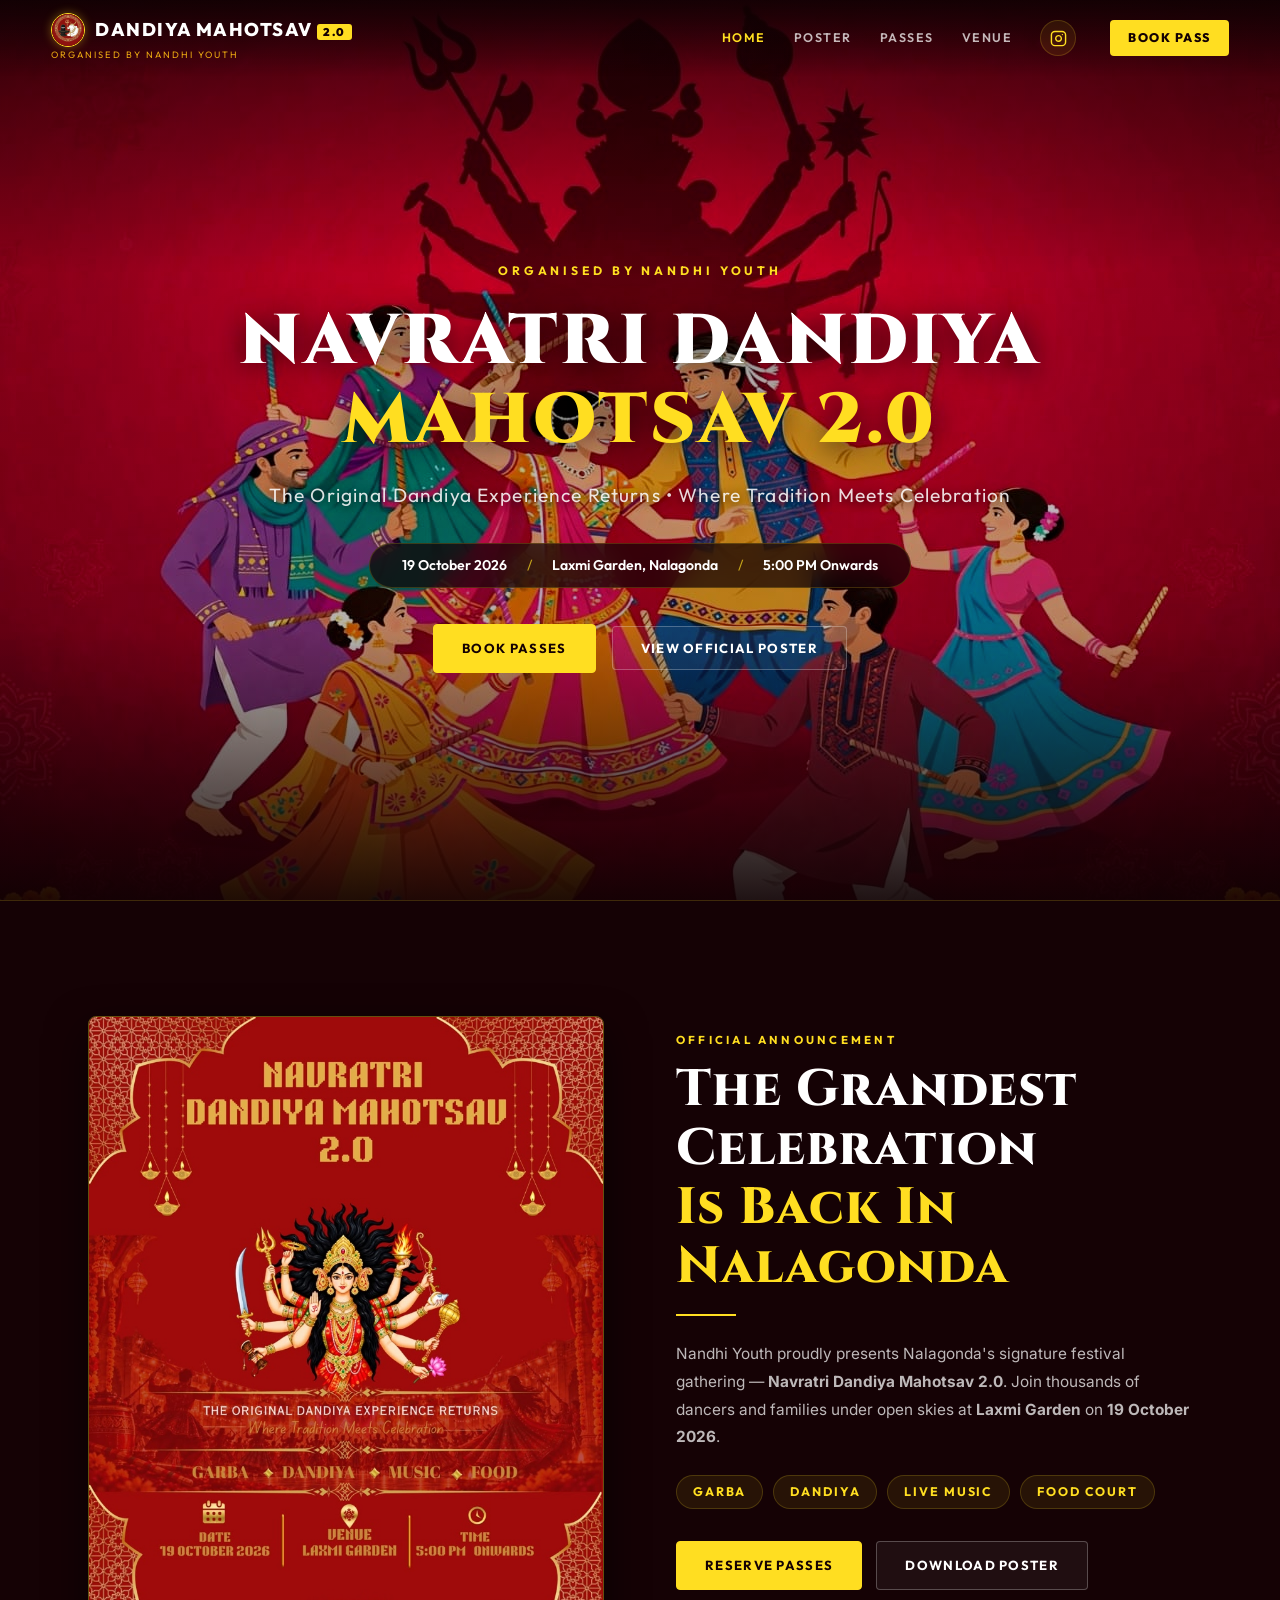
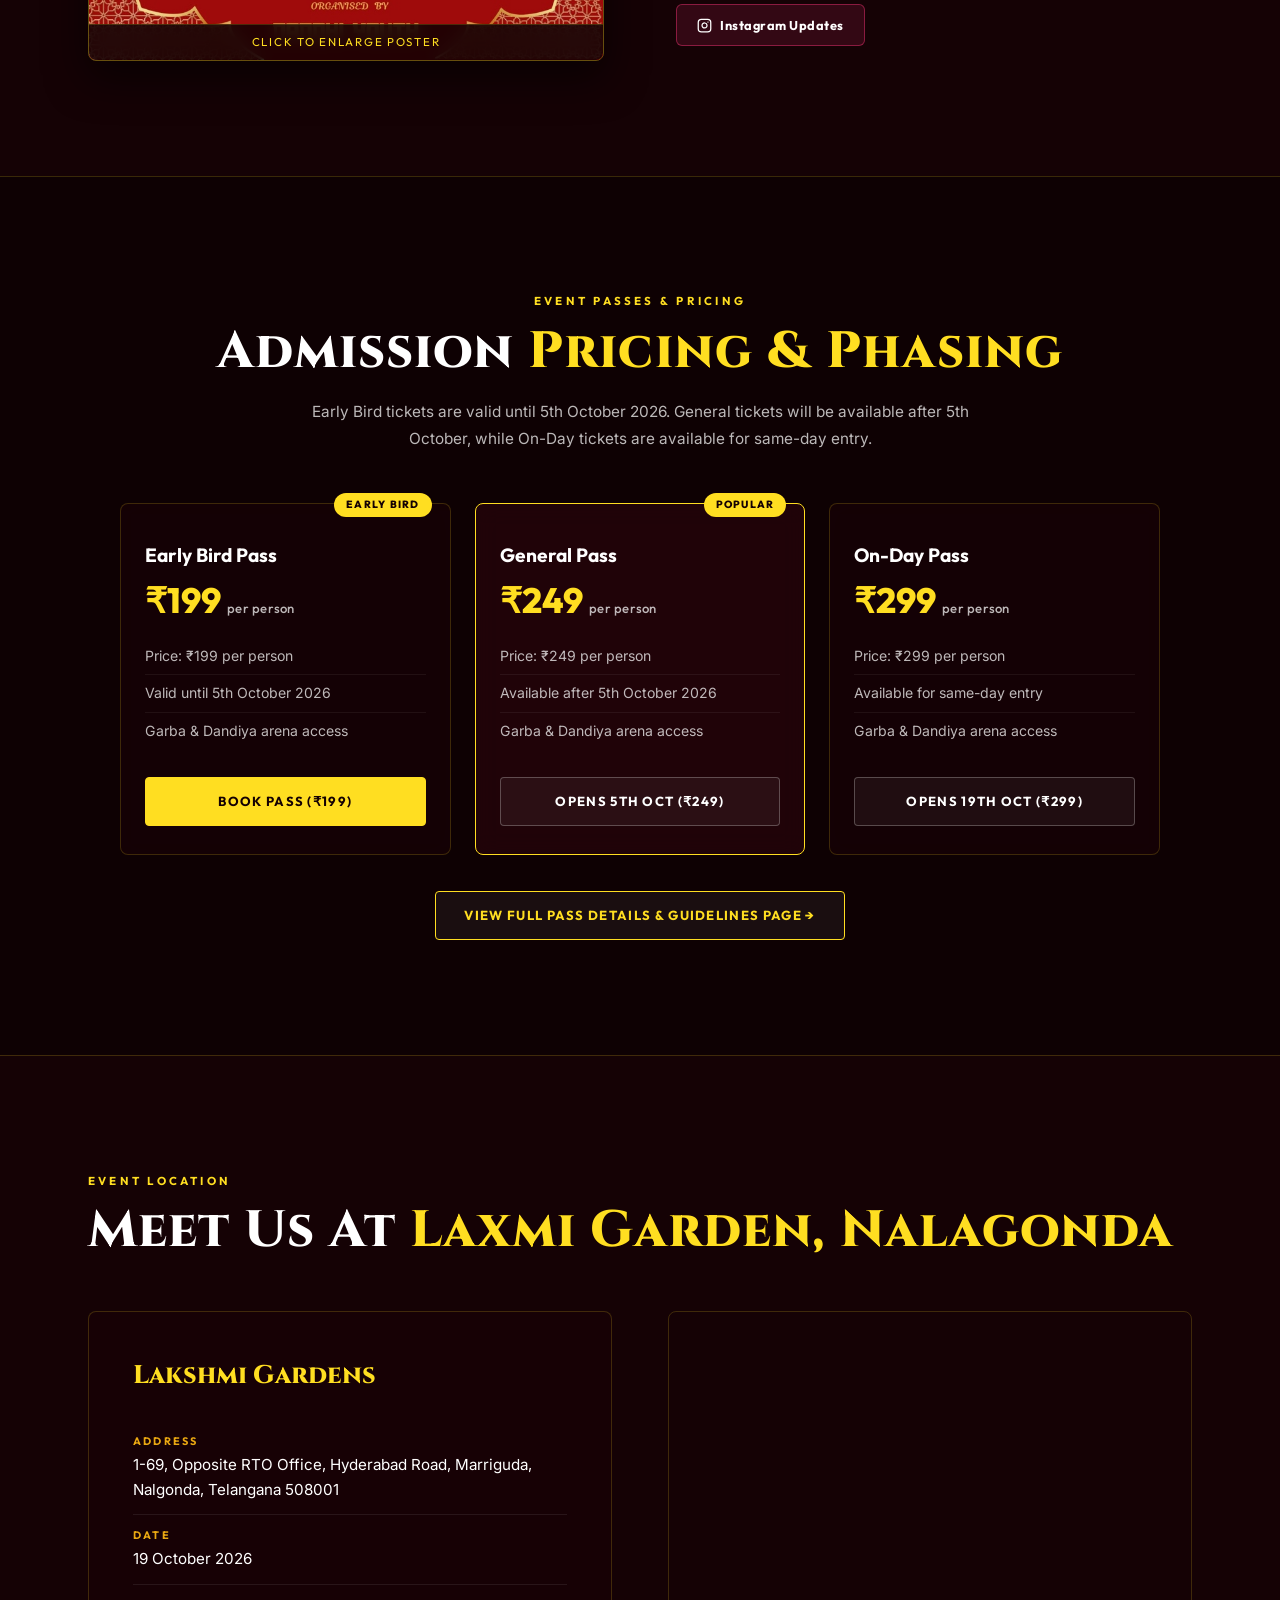
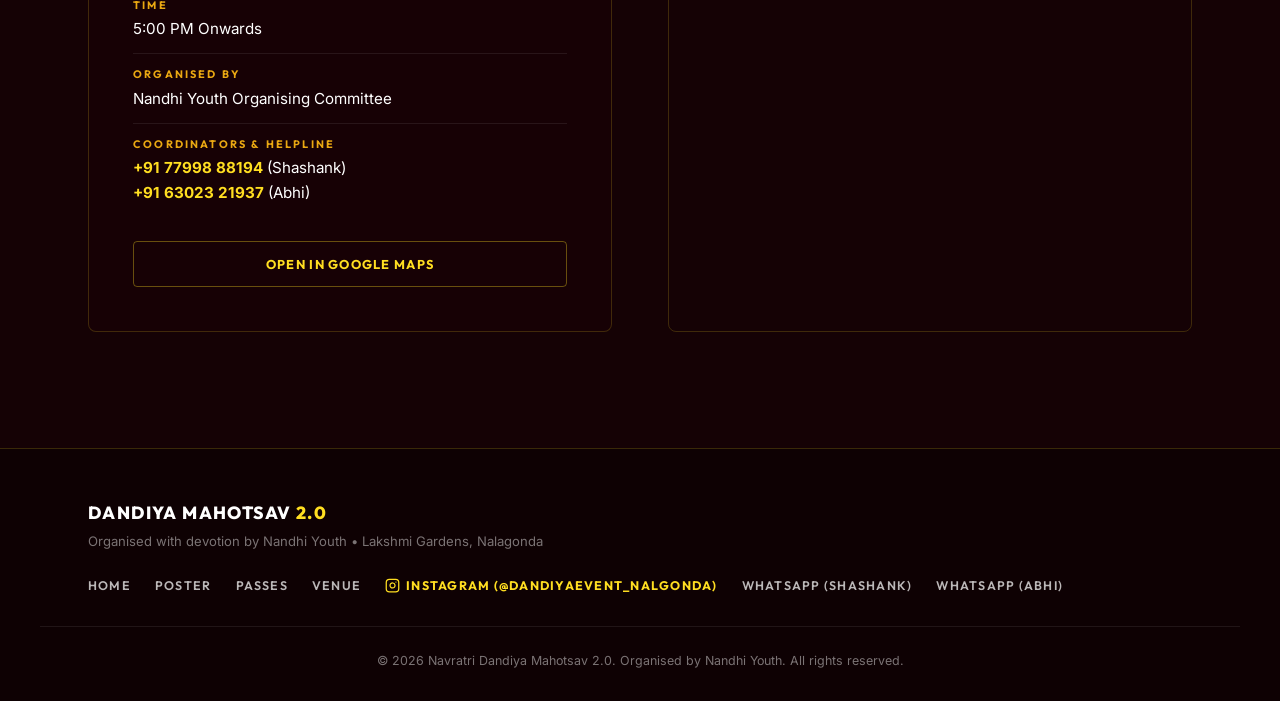
==== index.html @ 87cbeb42 "first commit" ====
<!DOCTYPE html>
<html lang="en">

<head>
  <meta charset="UTF-8">
  <meta name="viewport" content="width=device-width, initial-scale=1.0">
  <meta name="description"
    content="Navratri Dandiya Mahotsav 2.0 — The Original Dandiya Experience Returns to Laxmi Garden, Nalagonda on 19 October 2026. Organised by Nandhi Youth. Garba, Dandiya, Music and Food.">
  <meta name="keywords"
    content="Navratri Dandiya Mahotsav 2.0, Nandhi Youth, Laxmi Garden, Nalagonda, Garba 2026, Dandiya Raas">
  <meta name="author" content="Nandhi Youth">
  <meta property="og:title" content="Navratri Dandiya Mahotsav 2.0 — Laxmi Garden, Nalagonda">
  <meta property="og:description"
    content="The Original Dandiya Experience Returns! 19 October 2026, Laxmi Garden. Organised by Nandhi Youth.">
  <meta property="og:type" content="website">
  <meta property="og:image" content="images/event-poster.jpg">
  <title>Navratri Dandiya Mahotsav 2.0 | Organised by Nandhi Youth | Laxmi Garden, Nalagonda</title>

  <link rel="preconnect" href="https://fonts.googleapis.com">
  <link rel="preconnect" href="https://fonts.gstatic.com" crossorigin>
  <link
    href="https://fonts.googleapis.com/css2?family=Cinzel:wght@600;700;800;900&family=Outfit:wght@300;400;500;600;700;800;900&family=Inter:wght@300;400;500;600;700&display=swap"
    rel="stylesheet">
  <link rel="stylesheet" href="style.css">
</head>

<body>

  <!-- Navigation -->
  <nav class="navbar" id="navbar">
    <div class="nav-brand-wrap">
      <a href="#home" class="nav-logo" style="display:flex; align-items:center; gap:10px;">
        <img src="images/hero-logo.jpeg" alt="Nandhi Youth Logo" style="width:34px; height:34px; border-radius:50%; border:1.5px solid var(--gold-primary); box-shadow:0 0 10px rgba(255,222,33,0.35); object-fit:cover;">
        <span>DANDIYA MAHOTSAV <span class="badge-2">2.0</span></span>
      </a>
      <span class="nav-organizer-tag">Organised by Nandhi Youth</span>
    </div>

    <div class="nav-links" id="navLinks">
      <a href="#home">Home</a>
      <a href="#poster">Poster</a>
      <a href="#passes">Passes</a>
      <a href="#venue">Venue</a>
      <a href="https://www.instagram.com/dandiyaevent_nalgonda?utm_source=qr&stkn=MWRzZXNsOHF5OG4zOQ==" target="_blank" rel="noopener" class="nav-social-btn" title="Follow @dandiyaevent_nalgonda on Instagram" aria-label="Instagram">
        <svg width="17" height="17" viewBox="0 0 24 24" fill="none" stroke="currentColor" stroke-width="2" stroke-linecap="round" stroke-linejoin="round">
          <rect x="2" y="2" width="20" height="20" rx="5" ry="5"></rect>
          <path d="M16 11.37A4 4 0 1 1 12.63 8 4 4 0 0 1 16 11.37z"></path>
          <line x1="17.5" y1="6.5" x2="17.51" y2="6.5"></line>
        </svg>
      </a>
      <a href="booking.html" class="nav-cta" id="navBookBtn">Book Pass</a>
    </div>

    <div class="nav-hamburger" id="hamburger">
      <span></span>
      <span></span>
      <span></span>
    </div>
  </nav>

  <!-- Mobile Drawer -->
  <div class="mobile-menu" id="mobileMenu">
    <a href="#home" class="mobile-link">Home</a>
    <a href="#poster" class="mobile-link">Official Poster</a>
    <a href="#passes" class="mobile-link">Passes &amp; Entry</a>
    <a href="#venue" class="mobile-link">Venue Details</a>
    <a href="https://www.instagram.com/dandiyaevent_nalgonda?utm_source=qr&stkn=MWRzZXNsOHF5OG4zOQ==" target="_blank" rel="noopener" class="mobile-link" style="color:var(--gold-primary); display:flex; align-items:center; gap:8px;">
      <svg width="16" height="16" viewBox="0 0 24 24" fill="none" stroke="currentColor" stroke-width="2" stroke-linecap="round" stroke-linejoin="round">
        <rect x="2" y="2" width="20" height="20" rx="5" ry="5"></rect>
        <path d="M16 11.37A4 4 0 1 1 12.63 8 4 4 0 0 1 16 11.37z"></path>
        <line x1="17.5" y1="6.5" x2="17.51" y2="6.5"></line>
      </svg>
      Instagram (@dandiyaevent_nalgonda)
    </a>
    <a href="booking.html" class="btn-primary mobile-link" style="margin-top: 15px;">Book Pass</a>
  </div>

  <!-- Hero Section -->
  <section class="hero" id="home">
    <div class="hero-bg">
      <img src="images/hero-bg.jpg" alt="Grand Navratri Dandiya celebration" loading="eager">
    </div>
    <div class="hero-overlay"></div>

    <div class="hero-content">
      <div class="hero-eyebrow">Organised by Nandhi Youth</div>

      <h1 class="hero-title">
        NAVRATRI DANDIYA<br>
        <span class="hero-title-accent">MAHOTSAV 2.0</span>
      </h1>

      <p class="hero-subtitle">The Original Dandiya Experience Returns • Where Tradition Meets Celebration</p>

      <div class="hero-meta-row">
        <span class="meta-item">19 October 2026</span>
        <span class="meta-dot">/</span>
        <span class="meta-item">Laxmi Garden, Nalagonda</span>
        <span class="meta-dot">/</span>
        <span class="meta-item">5:00 PM Onwards</span>
      </div>

      <div class="hero-buttons">
        <a href="booking.html" class="btn-primary" id="heroBookBtn">Book Passes</a>
        <button class="btn-secondary" id="heroPosterBtn">View Official Poster</button>
      </div>
    </div>
  </section>

  <!-- Official Poster Spotlight Section -->
  <section class="poster-section" id="poster">
    <div class="container">
      <div class="poster-grid">
        <div class="poster-card reveal-left" id="posterCardTrigger" title="Click to view full size poster">
          <img src="images/event-poster.jpg" alt="Navratri Dandiya Mahotsav 2.0 Official Poster">
          <div class="poster-tap-hint">Click to enlarge poster</div>
        </div>

        <div class="poster-info reveal-right">
          <div class="section-tag">Official Announcement</div>
          <h2 class="section-title">The Grandest Celebration<br><span>Is Back In Nalagonda</span></h2>
          <div class="gold-line"></div>

          <p class="section-description">
            Nandhi Youth proudly presents Nalagonda's signature festival gathering — <strong>Navratri Dandiya Mahotsav
              2.0</strong>. Join thousands of dancers and families under open skies at <strong>Laxmi Garden</strong> on
            <strong>19 October 2026</strong>.
          </p>

          <div class="pillar-pills">
            <span class="pill">Garba</span>
            <span class="pill">Dandiya</span>
            <span class="pill">Live Music</span>
            <span class="pill">Food Court</span>
          </div>

          <div class="poster-actions">
            <a href="booking.html" class="btn-primary">Reserve Passes</a>
            <a href="images/event-poster.jpg" download="Navratri-Dandiya-Mahotsav-2.0-Poster.jpg" class="btn-secondary">
              Download Poster
            </a>
            <a href="https://www.instagram.com/dandiyaevent_nalgonda?utm_source=qr&stkn=MWRzZXNsOHF5OG4zOQ==" target="_blank" rel="noopener" class="btn-insta">
              <svg width="15" height="15" viewBox="0 0 24 24" fill="none" stroke="currentColor" stroke-width="2" stroke-linecap="round" stroke-linejoin="round">
                <rect x="2" y="2" width="20" height="20" rx="5" ry="5"></rect>
                <path d="M16 11.37A4 4 0 1 1 12.63 8 4 4 0 0 1 16 11.37z"></path>
                <line x1="17.5" y1="6.5" x2="17.51" y2="6.5"></line>
              </svg>
              Instagram Updates
            </a>
          </div>
        </div>
      </div>
    </div>
  </section>

  <!-- Passes & Entry Section -->
  <section class="passes-section" id="passes">
    <div class="container">
      <div class="section-head reveal">
        <div class="section-tag">Event Passes &amp; Pricing</div>
        <h2 class="section-title">Admission <span>Pricing &amp; Phasing</span></h2>
        <p class="section-description" style="margin: 0 auto; text-align: center; max-width: 720px;">
          Early Bird tickets are valid until 5th October 2026. General tickets will be available after 5th October, while
          On-Day tickets are available for same-day entry.
        </p>
      </div>

      <div class="passes-grid">
        <!-- 1. Early Bird Pass -->
        <div class="pass-card reveal">
          <div class="featured-badge">EARLY BIRD</div>
          <div class="pass-name">Early Bird Pass</div>
          <div class="pass-price">₹199 <span>per person</span></div>
          <ul class="pass-features">
            <li>Price: ₹199 per person</li>
            <li>Valid until 5th October 2026</li>
            <li>Garba &amp; Dandiya arena access</li>
          </ul>
          <a href="booking.html" class="btn-primary" style="width: 100%; text-align: center;">BOOK PASS (₹199)</a>
        </div>

        <!-- 2. General Pass -->
        <div class="pass-card pass-card--featured reveal">
          <div class="featured-badge">POPULAR</div>
          <div class="pass-name">General Pass</div>
          <div class="pass-price">₹249 <span>per person</span></div>
          <ul class="pass-features">
            <li>Price: ₹249 per person</li>
            <li>Available after 5th October 2026</li>
            <li>Garba &amp; Dandiya arena access</li>
          </ul>
          <a href="booking.html" class="btn-secondary" style="width: 100%; text-align: center;">OPENS 5TH OCT (₹249)</a>
        </div>

        <!-- 3. On-Day Pass -->
        <div class="pass-card reveal">
          <div class="pass-name">On-Day Pass</div>
          <div class="pass-price">₹299 <span>per person</span></div>
          <ul class="pass-features">
            <li>Price: ₹299 per person</li>
            <li>Available for same-day entry</li>
            <li>Garba &amp; Dandiya arena access</li>
          </ul>
          <a href="booking.html" class="btn-secondary" style="width: 100%; text-align: center;">OPENS 19TH OCT (₹299)</a>
        </div>
      </div>

      <div style="text-align: center; margin-top: 36px;" class="reveal">
        <a href="booking.html" class="btn-secondary"
          style="border-color: var(--gold-primary); color: var(--gold-primary); padding: 13px 28px;">
          View Full Pass Details &amp; Guidelines Page &rarr;
        </a>
      </div>
    </div>
  </section>

  <!-- Venue & Location Section -->
  <section class="venue-section" id="venue">
    <div class="container">
      <div class="section-head reveal" style="text-align: left;">
        <div class="section-tag">Event Location</div>
        <h2 class="section-title">Meet Us At <span>Laxmi Garden, Nalagonda</span></h2>
      </div>

      <div class="venue-layout">
        <div class="venue-details-card reveal-left">
          <h3>Lakshmi Gardens</h3>

          <div class="v-detail-row">
            <span class="v-label">Address</span>
            <span class="v-val">1-69, Opposite RTO Office, Hyderabad Road, Marriguda, Nalgonda, Telangana 508001</span>
          </div>

          <div class="v-detail-row">
            <span class="v-label">Date</span>
            <span class="v-val">19 October 2026</span>
          </div>

          <div class="v-detail-row">
            <span class="v-label">Time</span>
            <span class="v-val">5:00 PM Onwards</span>
          </div>

          <div class="v-detail-row">
            <span class="v-label">Organised By</span>
            <span class="v-val">Nandhi Youth Organising Committee</span>
          </div>

          <div class="v-detail-row">
            <span class="v-label">Coordinators & Helpline</span>
            <span class="v-val">
              <a href="tel:+917799888194" style="color:var(--gold-primary); font-weight:700;">+91 77998 88194</a>
              (Shashank)<br>
              <a href="tel:+916302321937" style="color:var(--gold-primary); font-weight:700;">+91 63023 21937</a> (Abhi)
            </span>
          </div>

          <a href="https://maps.app.goo.gl/kCH1uRstUQ7v6KrCA" target="_blank" rel="noopener" class="btn-directions">
            Open in Google Maps
          </a>
        </div>

        <div class="venue-map-wrap reveal-right">
          <iframe
            src="https://www.google.com/maps?q=Lakshmi+Gardens,+Opposite+RTO+Office,+Hyderabad+Rd,+Marriguda,+Telangana+508001&output=embed"
            allowfullscreen="" loading="lazy" referrerpolicy="no-referrer-when-downgrade"
            title="Lakshmi Gardens Venue Map"></iframe>
        </div>
      </div>
    </div>
  </section>

  <!-- Minimalist Footer -->
  <footer class="footer">
    <div class="container footer-content">
      <div class="footer-left">
        <div class="footer-logo">DANDIYA MAHOTSAV <span>2.0</span></div>
        <p class="footer-sub">Organised with devotion by Nandhi Youth • Lakshmi Gardens, Nalagonda</p>
      </div>

      <div class="footer-links">
        <a href="#home">Home</a>
        <a href="#poster">Poster</a>
        <a href="#passes">Passes</a>
        <a href="#venue">Venue</a>
        <a href="https://www.instagram.com/dandiyaevent_nalgonda?utm_source=qr&stkn=MWRzZXNsOHF5OG4zOQ==" target="_blank" rel="noopener" style="color:var(--gold-primary); font-weight:700; display:inline-flex; align-items:center; gap:6px;">
          <svg width="15" height="15" viewBox="0 0 24 24" fill="none" stroke="currentColor" stroke-width="2" stroke-linecap="round" stroke-linejoin="round">
            <rect x="2" y="2" width="20" height="20" rx="5" ry="5"></rect>
            <path d="M16 11.37A4 4 0 1 1 12.63 8 4 4 0 0 1 16 11.37z"></path>
            <line x1="17.5" y1="6.5" x2="17.51" y2="6.5"></line>
          </svg>
          Instagram (@dandiyaevent_nalgonda)
        </a>
        <a href="https://api.whatsapp.com/send?phone=917799888194&text=Hello%20Shashank,%20I%20have%20an%20enquiry%20about%20Dandiya%20Mahotsav%202.0"
          target="_blank" rel="noopener">WhatsApp (Shashank)</a>
        <a href="https://api.whatsapp.com/send?phone=916302321937&text=Hello%20Abhi,%20I%20have%20an%20enquiry%20about%20Dandiya%20Mahotsav%202.0"
          target="_blank" rel="noopener">WhatsApp (Abhi)</a>
      </div>
    </div>

    <div class="container footer-bottom">
      <p>&copy; 2026 Navratri Dandiya Mahotsav 2.0. Organised by Nandhi Youth. All rights reserved.</p>
    </div>
  </footer>



  <!-- Official Poster Modal -->
  <div class="modal-overlay" id="posterModal">
    <div class="modal-window poster-modal-window">
      <div class="modal-close-btn" id="closePosterModal">&times;</div>
      <img src="images/event-poster.jpg" alt="Navratri Dandiya Mahotsav 2.0 Official Poster">
      <div class="poster-modal-actions">
        <a href="images/event-poster.jpg" download="Navratri-Dandiya-Mahotsav-2.0-Poster.jpg" class="btn-primary"
          style="padding: 12px 28px;">
          Download High-Res Poster
        </a>
        <button class="btn-secondary" id="closePosterBtn" style="padding: 12px 24px;">Close</button>
      </div>
    </div>
  </div>

  <!-- JavaScript -->
  <script>
    // Navbar Scroll Effect
    const navbar = document.getElementById('navbar');
    window.addEventListener('scroll', () => {
      if (window.pageYOffset > 50) {
        navbar.classList.add('scrolled');
      } else {
        navbar.classList.remove('scrolled');
      }
    });

    // Mobile Menu Toggle
    const hamburger = document.getElementById('hamburger');
    const mobileMenu = document.getElementById('mobileMenu');
    if (hamburger && mobileMenu) {
      hamburger.addEventListener('click', () => {
        hamburger.classList.toggle('active');
        mobileMenu.classList.toggle('active');
      });

      document.querySelectorAll('.mobile-link').forEach(link => {
        link.addEventListener('click', () => {
          hamburger.classList.remove('active');
          mobileMenu.classList.remove('active');
        });
      });
    }

    // Scroll Reveal Animations
    function initScrollReveal() {
      const revealElements = document.querySelectorAll('.reveal, .reveal-left, .reveal-right');
      const observer = new IntersectionObserver((entries) => {
        entries.forEach(entry => {
          if (entry.isIntersecting) {
            entry.target.classList.add('visible');
          }
        });
      }, { threshold: 0.1, rootMargin: '0px 0px -40px 0px' });
      revealElements.forEach(el => observer.observe(el));
    }
    initScrollReveal();

    // Smooth Scrolling
    document.querySelectorAll('a[href^="#"]').forEach(anchor => {
      anchor.addEventListener('click', function (e) {
        const href = this.getAttribute('href');
        if (href === '#' || href === '#passes') return;
        e.preventDefault();
        const target = document.querySelector(href);
        if (target) {
          target.scrollIntoView({ behavior: 'smooth', block: 'start' });
        }
      });
    });

    // Official Poster Modal
    const posterModal = document.getElementById('posterModal');
    const closePosterModal = document.getElementById('closePosterModal');
    const closePosterBtn = document.getElementById('closePosterBtn');

    const posterTriggers = [
      document.getElementById('heroPosterBtn'),
      document.getElementById('posterCardTrigger')
    ];
    posterTriggers.forEach(trigger => {
      if (trigger) {
        trigger.addEventListener('click', () => posterModal.classList.add('active'));
      }
    });

    if (closePosterModal) {
      closePosterModal.addEventListener('click', () => posterModal.classList.remove('active'));
    }
    if (closePosterBtn) {
      closePosterBtn.addEventListener('click', () => posterModal.classList.remove('active'));
    }

    if (posterModal) {
      posterModal.addEventListener('click', (e) => {
        if (e.target === posterModal) posterModal.classList.remove('active');
      });
    }

    // Active Navigation Highlight
    const sections = document.querySelectorAll('section[id]');
    window.addEventListener('scroll', () => {
      const scrollY = window.pageYOffset + 140;
      sections.forEach(section => {
        const top = section.offsetTop;
        const height = section.offsetHeight;
        const id = section.getAttribute('id');
        const navLink = document.querySelector(`.nav-links a[href="#${id}"]`);
        if (navLink) {
          if (scrollY >= top && scrollY < top + height) {
            navLink.style.color = '#FFDE21';
          } else {
            navLink.style.color = '';
          }
        }
      });
    });
  </script>

</body>

</html>
---- style.css ----
/* ============================================
   NAVRATRI DANDIYA MAHOTSAV 2.0
   Organised by NANDHI YOUTH — Laxmi Garden, Nalagonda
   Clean Minimalist Luxury Event Theme
   ============================================ */

/* ── CSS Custom Properties ── */
:root {
  /* Deep Obsidian Burgundy Base */
  --bg-deepest: #0e0103;
  --bg-dark: #150205;
  --bg-surface: #1e0307;
  --bg-card: rgba(26, 3, 7, 0.65);
  --bg-card-hover: rgba(38, 4, 10, 0.85);

  /* Refined Gold & Yellow Accents */
  --gold-primary: #FFDE21;
  --gold-warm: #EAA812;
  --gold-light: #FFF6C4;
  --gold-subtle: rgba(255, 222, 33, 0.12);

  /* Typography Colors */
  --text-white: #FFFFFF;
  --text-primary: rgba(255, 255, 255, 0.95);
  --text-secondary: rgba(255, 255, 255, 0.72);
  --text-muted: rgba(255, 255, 255, 0.45);

  /* Minimal Borders */
  --border-subtle: rgba(255, 222, 33, 0.18);
  --border-medium: rgba(255, 222, 33, 0.35);
  --border-bright: rgba(255, 222, 33, 0.85);

  /* Fonts */
  --font-display: 'Cinzel', Georgia, serif;
  --font-heading: 'Outfit', sans-serif;
  --font-body: 'Inter', system-ui, -apple-system, sans-serif;

  /* Sizing */
  --nav-height: 76px;
  --container-max: 1200px;
}

/* ── Reset & Base ── */
*, *::before, *::after {
  margin: 0;
  padding: 0;
  box-sizing: border-box;
}

html {
  scroll-behavior: smooth;
  font-size: 16px;
  overflow-x: hidden;
  background: var(--bg-deepest);
  color: var(--text-primary);
  scrollbar-width: thin;
  scrollbar-color: var(--gold-warm) var(--bg-dark);
}

body {
  font-family: var(--font-body);
  background: var(--bg-deepest);
  color: var(--text-primary);
  line-height: 1.6;
  overflow-x: hidden;
  -webkit-font-smoothing: antialiased;
}

img {
  max-width: 100%;
  display: block;
}

a {
  text-decoration: none;
  color: inherit;
  transition: color 0.25s ease;
}

ul { list-style: none; }

.container {
  width: 100%;
  max-width: var(--container-max);
  margin: 0 auto;
  padding: 0 clamp(20px, 4vw, 48px);
}

/* ── Buttons ── */
.btn-primary {
  display: inline-flex;
  align-items: center;
  justify-content: center;
  gap: 8px;
  font-family: var(--font-heading);
  font-size: 0.82rem;
  font-weight: 700;
  letter-spacing: 0.1em;
  text-transform: uppercase;
  color: #140103;
  background: var(--gold-primary);
  padding: 13px 28px;
  border-radius: 4px;
  border: 1px solid var(--gold-primary);
  cursor: pointer;
  transition: all 0.25s ease;
  white-space: nowrap;
}

.btn-primary:hover {
  background: #FFF085;
  border-color: #FFF085;
  transform: translateY(-2px);
  box-shadow: 0 8px 24px rgba(255, 222, 33, 0.25);
}

.btn-secondary {
  display: inline-flex;
  align-items: center;
  justify-content: center;
  gap: 8px;
  font-family: var(--font-heading);
  font-size: 0.82rem;
  font-weight: 700;
  letter-spacing: 0.1em;
  text-transform: uppercase;
  color: var(--text-white);
  background: rgba(255, 255, 255, 0.05);
  border: 1px solid rgba(255, 255, 255, 0.25);
  padding: 13px 28px;
  border-radius: 4px;
  cursor: pointer;
  transition: all 0.25s ease;
  white-space: nowrap;
}

.btn-secondary:hover {
  border-color: var(--gold-primary);
  color: var(--gold-primary);
  background: rgba(255, 222, 33, 0.08);
  transform: translateY(-2px);
}

/* ── Section Headings ── */
.section-tag {
  font-family: var(--font-heading);
  font-size: 0.72rem;
  font-weight: 700;
  letter-spacing: 0.28em;
  text-transform: uppercase;
  color: var(--gold-primary);
  margin-bottom: 12px;
}

.section-title {
  font-family: var(--font-display);
  font-size: clamp(2rem, 4vw, 3.2rem);
  font-weight: 800;
  line-height: 1.15;
  color: var(--text-white);
  letter-spacing: 0.02em;
  margin-bottom: 16px;
}

.section-title span {
  color: var(--gold-primary);
}

.section-description {
  font-size: clamp(0.95rem, 1.2vw, 1.05rem);
  color: var(--text-secondary);
  line-height: 1.8;
  max-width: 620px;
}

.gold-line {
  width: 60px;
  height: 2px;
  background: var(--gold-primary);
  margin: 18px 0 24px;
}

/* ══════════════════════════════════════════
   1. NAVIGATION
   ══════════════════════════════════════════ */
.navbar {
  position: fixed;
  top: 0; left: 0;
  width: 100%;
  height: var(--nav-height);
  z-index: 1000;
  display: flex;
  align-items: center;
  justify-content: space-between;
  padding: 0 clamp(20px, 4vw, 60px);
  background: linear-gradient(180deg, rgba(14, 1, 3, 0.85) 0%, transparent 100%);
  transition: background 0.3s ease, backdrop-filter 0.3s ease, border-bottom 0.3s ease;
}

.navbar.scrolled {
  background: rgba(14, 1, 3, 0.95);
  backdrop-filter: blur(16px);
  -webkit-backdrop-filter: blur(16px);
  border-bottom: 1px solid var(--border-subtle);
}

.nav-brand-wrap {
  display: flex;
  flex-direction: column;
}

.nav-logo {
  font-family: var(--font-heading);
  font-size: 1.15rem;
  font-weight: 800;
  letter-spacing: 0.08em;
  color: var(--text-white);
  display: flex;
  align-items: center;
  gap: 6px;
}

.nav-logo .badge-2 {
  font-size: 0.7rem;
  background: var(--gold-primary);
  color: #140103;
  padding: 1px 6px;
  border-radius: 3px;
  font-weight: 900;
}

.nav-organizer-tag {
  font-family: var(--font-heading);
  font-size: 0.58rem;
  letter-spacing: 0.22em;
  text-transform: uppercase;
  color: var(--gold-warm);
  margin-top: 1px;
}

.nav-links {
  display: flex;
  align-items: center;
  gap: 28px;
}

.nav-links a {
  font-family: var(--font-heading);
  font-size: 0.78rem;
  font-weight: 600;
  letter-spacing: 0.12em;
  text-transform: uppercase;
  color: var(--text-secondary);
  transition: color 0.25s ease;
}

.nav-links a:hover {
  color: var(--gold-primary);
}

.nav-links .nav-cta {
  color: #140103 !important;
  background: var(--gold-primary) !important;
  padding: 8px 18px !important;
  border-radius: 4px;
  font-weight: 800 !important;
  margin-left: 6px;
}

.nav-links .nav-cta:hover {
  background: #FFF085 !important;
  transform: translateY(-1px);
}

.nav-social-btn {
  display: inline-flex;
  align-items: center;
  justify-content: center;
  width: 36px;
  height: 36px;
  border-radius: 50%;
  background: rgba(255, 222, 33, 0.08);
  border: 1px solid var(--border-subtle);
  color: var(--gold-primary) !important;
  transition: all 0.25s ease;
}

.nav-social-btn:hover {
  background: var(--gold-primary);
  color: #140103 !important;
  transform: translateY(-2px);
  box-shadow: 0 4px 15px rgba(255, 222, 33, 0.4);
}

.btn-insta {
  display: inline-flex;
  align-items: center;
  gap: 8px;
  padding: 10px 20px;
  border-radius: 6px;
  background: rgba(225, 48, 108, 0.15);
  border: 1px solid rgba(225, 48, 108, 0.5);
  color: #ffffff;
  font-family: var(--font-heading);
  font-size: 0.8rem;
  font-weight: 700;
  letter-spacing: 0.04em;
  transition: all 0.25s ease;
}

.btn-insta:hover {
  background: linear-gradient(45deg, #f09433 0%, #e6683c 25%, #dc2743 50%, #cc2366 75%, #bc1888 100%);
  color: #ffffff;
  border-color: transparent;
  transform: translateY(-2px);
  box-shadow: 0 6px 20px rgba(225, 48, 108, 0.4);
}

.nav-hamburger {
  display: none;
  flex-direction: column;
  gap: 6px;
  cursor: pointer;
}

.nav-hamburger span {
  width: 24px;
  height: 2px;
  background: var(--gold-primary);
  transition: all 0.3s ease;
}

.mobile-menu {
  position: fixed;
  top: 0; left: 0;
  width: 100%; height: 100vh;
  background: rgba(14, 1, 3, 0.98);
  backdrop-filter: blur(24px);
  display: flex;
  flex-direction: column;
  align-items: center;
  justify-content: center;
  gap: 24px;
  z-index: 999;
  opacity: 0;
  visibility: hidden;
  transition: all 0.4s ease;
}

.mobile-menu.active {
  opacity: 1;
  visibility: visible;
}

.mobile-menu a {
  font-family: var(--font-heading);
  font-size: 1.3rem;
  font-weight: 700;
  letter-spacing: 0.1em;
  text-transform: uppercase;
  color: var(--text-white);
}

.mobile-menu a:hover {
  color: var(--gold-primary);
}

/* ══════════════════════════════════════════
   2. HERO SECTION
   ══════════════════════════════════════════ */
.hero {
  position: relative;
  width: 100%;
  min-height: 100vh;
  display: flex;
  align-items: center;
  justify-content: center;
  overflow: hidden;
  padding: 100px 24px 70px;
}

.hero-bg {
  position: absolute;
  top: 0; left: 0;
  width: 100%; height: 100%;
  z-index: 0;
}

.hero-bg img {
  width: 100%; height: 100%;
  object-fit: cover;
  filter: brightness(0.92) contrast(1.04) saturate(1.1);
}

.hero-overlay {
  position: absolute;
  top: 0; left: 0;
  width: 100%; height: 100%;
  background: linear-gradient(
    180deg,
    rgba(14, 1, 3, 0.7) 0%,
    rgba(14, 1, 3, 0.15) 30%,
    rgba(14, 1, 3, 0.25) 70%,
    rgba(14, 1, 3, 0.92) 100%
  );
  z-index: 1;
}

.hero-content {
  position: relative;
  z-index: 2;
  text-align: center;
  max-width: 900px;
  margin: 0 auto;
}

.hero-emblem-wrap {
  display: inline-flex;
  align-items: center;
  justify-content: center;
  margin-bottom: 16px;
  position: relative;
}

.hero-emblem-img {
  width: clamp(96px, 13vw, 132px);
  height: clamp(96px, 13vw, 132px);
  border-radius: 50%;
  object-fit: cover;
  background: #730f14;
  border: 2.5px solid var(--gold-primary);
  box-shadow: 
    0 0 30px rgba(255, 222, 33, 0.45),
    0 0 60px rgba(234, 168, 18, 0.2),
    0 12px 32px rgba(0, 0, 0, 0.8);
  transition: transform 0.4s cubic-bezier(0.175, 0.885, 0.32, 1.275), box-shadow 0.4s ease;
  animation: emblemFloat 4s ease-in-out infinite alternate;
}

.hero-emblem-img:hover {
  transform: scale(1.08) rotate(3deg);
  box-shadow: 
    0 0 40px rgba(255, 222, 33, 0.65),
    0 0 70px rgba(234, 168, 18, 0.35),
    0 16px 40px rgba(0, 0, 0, 0.9);
}

@keyframes emblemFloat {
  0% {
    transform: translateY(0);
  }
  100% {
    transform: translateY(-6px);
  }
}

.hero-eyebrow {
  display: inline-block;
  font-family: var(--font-heading);
  font-size: 0.76rem;
  font-weight: 700;
  letter-spacing: 0.32em;
  text-transform: uppercase;
  color: var(--gold-primary);
  margin-bottom: 22px;
}

.hero-title {
  font-family: var(--font-display);
  font-size: clamp(2.4rem, 6vw, 4.4rem);
  font-weight: 900;
  line-height: 1.12;
  color: var(--text-white);
  letter-spacing: 0.04em;
  margin-bottom: 20px;
  text-shadow: 0 4px 30px rgba(0, 0, 0, 0.8);
}

.hero-title-accent {
  color: var(--gold-primary);
}

.hero-subtitle {
  font-family: var(--font-heading);
  font-size: clamp(0.92rem, 1.6vw, 1.2rem);
  font-weight: 400;
  color: rgba(255, 255, 255, 0.85);
  letter-spacing: 0.06em;
  margin-bottom: 32px;
  text-shadow: 0 2px 10px rgba(0, 0, 0, 0.7);
}

.hero-meta-row {
  display: inline-flex;
  align-items: center;
  justify-content: center;
  gap: clamp(10px, 2vw, 20px);
  background: rgba(18, 2, 5, 0.72);
  backdrop-filter: blur(14px);
  -webkit-backdrop-filter: blur(14px);
  border: 1px solid var(--border-subtle);
  border-radius: 40px;
  padding: 10px clamp(16px, 3vw, 32px);
  margin-bottom: 36px;
  font-family: var(--font-heading);
  font-size: clamp(0.78rem, 1.1vw, 0.92rem);
  font-weight: 600;
  color: var(--text-white);
}

.meta-dot {
  color: var(--gold-primary);
  opacity: 0.7;
  font-weight: 400;
}

.hero-buttons {
  display: flex;
  align-items: center;
  justify-content: center;
  gap: 16px;
  flex-wrap: wrap;
}

/* ══════════════════════════════════════════
   3. POSTER SPOTLIGHT SECTION
   ══════════════════════════════════════════ */
.poster-section {
  padding: clamp(80px, 9vw, 120px) 0;
  background: var(--bg-dark);
  border-top: 1px solid var(--border-subtle);
}

.poster-grid {
  display: grid;
  grid-template-columns: 1fr 1fr;
  gap: clamp(36px, 6vw, 72px);
  align-items: center;
}

.poster-card {
  position: relative;
  border-radius: 8px;
  overflow: hidden;
  border: 1px solid var(--border-medium);
  box-shadow: 0 16px 40px rgba(0, 0, 0, 0.6);
  cursor: pointer;
  transition: transform 0.3s ease, border-color 0.3s ease, box-shadow 0.3s ease;
}

.poster-card:hover {
  transform: translateY(-4px);
  border-color: var(--gold-primary);
  box-shadow: 0 20px 50px rgba(255, 222, 33, 0.15);
}

.poster-card img {
  width: 100%;
  height: auto;
  display: block;
}

.poster-tap-hint {
  position: absolute;
  bottom: 0; left: 0; width: 100%;
  background: rgba(14, 1, 3, 0.85);
  backdrop-filter: blur(8px);
  text-align: center;
  padding: 8px;
  font-family: var(--font-heading);
  font-size: 0.72rem;
  letter-spacing: 0.15em;
  text-transform: uppercase;
  color: var(--gold-primary);
  border-top: 1px solid var(--border-subtle);
}

.pillar-pills {
  display: flex;
  flex-wrap: wrap;
  gap: 10px;
  margin: 24px 0 32px;
}

.pillar-pills .pill {
  font-family: var(--font-heading);
  font-size: 0.78rem;
  font-weight: 700;
  letter-spacing: 0.15em;
  text-transform: uppercase;
  color: var(--gold-primary);
  background: rgba(255, 222, 33, 0.08);
  border: 1px solid var(--border-subtle);
  padding: 6px 16px;
  border-radius: 30px;
}

.poster-actions {
  display: flex;
  gap: 14px;
  flex-wrap: wrap;
}

/* ══════════════════════════════════════════
   4. PASSES & ENTRY SECTION
   ══════════════════════════════════════════ */
.passes-section {
  padding: clamp(80px, 9vw, 120px) 0;
  background: var(--bg-deepest);
  border-top: 1px solid var(--border-subtle);
}

.section-head {
  text-align: center;
  margin-bottom: 50px;
}

.passes-grid {
  display: grid;
  grid-template-columns: repeat(3, 1fr);
  gap: 24px;
  max-width: 1040px;
  margin: 0 auto;
}

@media (max-width: 960px) {
  .passes-grid {
    grid-template-columns: 1fr;
    max-width: 420px;
  }
}

.pass-card {
  position: relative;
  background: var(--bg-card);
  backdrop-filter: blur(12px);
  -webkit-backdrop-filter: blur(12px);
  border: 1px solid var(--border-subtle);
  border-radius: 8px;
  padding: 36px 24px 28px;
  display: flex;
  flex-direction: column;
  transition: transform 0.3s ease, border-color 0.3s ease, background 0.3s ease;
}

.pass-card:hover {
  transform: translateY(-4px);
  border-color: var(--border-bright);
  background: var(--bg-card-hover);
}

.pass-card--featured {
  border-color: var(--gold-primary);
  background: rgba(36, 4, 10, 0.85);
}

.featured-badge {
  position: absolute;
  top: -11px; right: 18px;
  background: var(--gold-primary);
  color: #140103;
  font-family: var(--font-heading);
  font-size: 0.65rem;
  font-weight: 800;
  letter-spacing: 0.12em;
  text-transform: uppercase;
  padding: 4px 12px;
  border-radius: 20px;
}

.pass-name {
  font-family: var(--font-heading);
  font-size: 1.2rem;
  font-weight: 700;
  color: var(--text-white);
  margin-bottom: 12px;
}

.pass-price {
  font-family: var(--font-heading);
  font-size: 2.2rem;
  font-weight: 800;
  color: var(--gold-primary);
  margin-bottom: 20px;
  line-height: 1;
  display: flex;
  align-items: baseline;
  flex-wrap: wrap;
  gap: 6px;
}

.pass-price span {
  font-size: 0.82rem;
  font-weight: 500;
  color: var(--text-secondary);
  letter-spacing: 0.02em;
}

.pass-features {
  margin-bottom: 28px;
  flex-grow: 1;
}

.pass-features li {
  font-size: 0.88rem;
  color: var(--text-secondary);
  padding: 7px 0;
  border-bottom: 1px solid rgba(255, 255, 255, 0.06);
}

.pass-features li:last-child {
  border-bottom: none;
}

/* ══════════════════════════════════════════
   5. VENUE & LOCATION SECTION
   ══════════════════════════════════════════ */
.venue-section {
  padding: clamp(80px, 9vw, 120px) 0;
  background: var(--bg-dark);
  border-top: 1px solid var(--border-subtle);
}

.venue-layout {
  display: grid;
  grid-template-columns: 1fr 1fr;
  gap: clamp(28px, 5vw, 56px);
  align-items: stretch;
}

.venue-details-card {
  background: var(--bg-card);
  border: 1px solid var(--border-subtle);
  border-radius: 8px;
  padding: clamp(28px, 4vw, 44px);
  display: flex;
  flex-direction: column;
}

.venue-details-card h3 {
  font-family: var(--font-display);
  font-size: 1.6rem;
  font-weight: 800;
  color: var(--gold-primary);
  margin-bottom: 24px;
}

.v-detail-row {
  display: flex;
  flex-direction: column;
  padding: 12px 0;
  border-bottom: 1px solid rgba(255, 255, 255, 0.08);
}

.v-detail-row:last-of-type {
  border-bottom: none;
  margin-bottom: 24px;
}

.v-label {
  font-family: var(--font-heading);
  font-size: 0.68rem;
  font-weight: 700;
  letter-spacing: 0.2em;
  text-transform: uppercase;
  color: var(--gold-warm);
  margin-bottom: 3px;
}

.v-val {
  font-size: 0.95rem;
  color: var(--text-white);
}

.btn-directions {
  display: inline-flex;
  align-items: center;
  justify-content: center;
  font-family: var(--font-heading);
  font-size: 0.8rem;
  font-weight: 700;
  letter-spacing: 0.1em;
  text-transform: uppercase;
  color: var(--gold-primary);
  border: 1px solid var(--border-medium);
  padding: 12px 24px;
  border-radius: 4px;
  margin-top: auto;
  transition: all 0.25s ease;
}

.btn-directions:hover {
  background: var(--gold-primary);
  color: #140103;
}

.venue-map-wrap {
  border-radius: 8px;
  overflow: hidden;
  border: 1px solid var(--border-subtle);
  min-height: 380px;
}

.venue-map-wrap iframe {
  width: 100%;
  height: 100%;
  min-height: 380px;
  border: none;
}

/* ══════════════════════════════════════════
   6. FOOTER
   ══════════════════════════════════════════ */
.footer {
  background: var(--bg-deepest);
  border-top: 1px solid var(--border-subtle);
  padding: 50px 0 30px;
}

.footer-content {
  display: flex;
  justify-content: space-between;
  align-items: center;
  flex-wrap: wrap;
  gap: 24px;
  padding-bottom: 30px;
  border-bottom: 1px solid rgba(255, 255, 255, 0.08);
}

.footer-logo {
  font-family: var(--font-heading);
  font-size: 1.1rem;
  font-weight: 800;
  letter-spacing: 0.08em;
  color: var(--text-white);
}

.footer-logo span {
  color: var(--gold-primary);
}

.footer-sub {
  font-size: 0.82rem;
  color: var(--text-muted);
  margin-top: 4px;
}

.footer-links {
  display: flex;
  gap: 24px;
  flex-wrap: wrap;
}

.footer-links a {
  font-family: var(--font-heading);
  font-size: 0.78rem;
  font-weight: 600;
  letter-spacing: 0.1em;
  text-transform: uppercase;
  color: var(--text-secondary);
}

.footer-links a:hover {
  color: var(--gold-primary);
}

.footer-bottom {
  padding-top: 24px;
  text-align: center;
}

.footer-bottom p {
  font-size: 0.78rem;
  color: var(--text-muted);
}

/* ══════════════════════════════════════════
   7. MODALS
   ══════════════════════════════════════════ */
.modal-overlay {
  position: fixed;
  top: 0; left: 0;
  width: 100%; height: 100%;
  background: rgba(10, 1, 2, 0.88);
  backdrop-filter: blur(16px);
  -webkit-backdrop-filter: blur(16px);
  z-index: 10000;
  display: flex;
  align-items: center;
  justify-content: center;
  padding: 20px;
  opacity: 0;
  visibility: hidden;
  transition: all 0.3s ease;
}

.modal-overlay.active {
  opacity: 1;
  visibility: visible;
}

.modal-window {
  position: relative;
  background: #1c0307;
  border: 1px solid var(--border-medium);
  border-radius: 8px;
  max-width: 520px;
  width: 100%;
  padding: clamp(24px, 4vw, 36px);
  box-shadow: 0 24px 60px rgba(0, 0, 0, 0.8);
  max-height: 90vh;
  overflow-y: auto;
}

.poster-modal-window {
  max-width: 650px;
  padding: 20px;
  text-align: center;
}

.poster-modal-window img {
  width: 100%;
  border-radius: 6px;
  margin-bottom: 16px;
}

.poster-modal-actions {
  display: flex;
  gap: 12px;
  justify-content: center;
}

.modal-close-btn {
  position: absolute;
  top: 14px; right: 18px;
  font-size: 1.8rem;
  color: var(--text-secondary);
  cursor: pointer;
  line-height: 1;
  transition: color 0.2s ease;
}

.modal-close-btn:hover {
  color: var(--gold-primary);
}

.modal-tag {
  font-family: var(--font-heading);
  font-size: 0.68rem;
  font-weight: 700;
  letter-spacing: 0.2em;
  text-transform: uppercase;
  color: var(--gold-primary);
  margin-bottom: 6px;
}

.modal-title {
  font-family: var(--font-display);
  font-size: 1.5rem;
  font-weight: 800;
  color: var(--text-white);
  margin-bottom: 4px;
}

.modal-subtitle {
  font-size: 0.85rem;
  color: var(--text-muted);
  margin-bottom: 24px;
}

.pass-card-list {
  display: flex;
  flex-direction: column;
  gap: 10px;
  margin-bottom: 22px;
}

.pass-card-option {
  display: flex;
  justify-content: space-between;
  align-items: center;
  padding: 12px 16px;
  border-radius: 6px;
  border: 1px solid rgba(255, 255, 255, 0.12);
  background: rgba(255, 255, 255, 0.03);
  cursor: pointer;
  transition: all 0.2s ease;
}

.pass-card-option:hover {
  border-color: var(--border-medium);
}

.pass-card-option.selected {
  border-color: var(--gold-primary);
  background: rgba(255, 222, 33, 0.08);
}

.pass-card-info h4 {
  font-size: 0.95rem;
  color: var(--text-white);
  font-weight: 600;
}

.pass-card-info p {
  font-size: 0.78rem;
  color: var(--text-muted);
}

.pass-card-price {
  font-family: var(--font-heading);
  font-size: 1.15rem;
  font-weight: 800;
  color: var(--gold-primary);
}

.form-group {
  margin-bottom: 16px;
}

.form-group label {
  display: block;
  font-family: var(--font-heading);
  font-size: 0.72rem;
  font-weight: 700;
  letter-spacing: 0.1em;
  text-transform: uppercase;
  color: var(--text-secondary);
  margin-bottom: 6px;
}

.form-group input,
.form-group select {
  width: 100%;
  background: rgba(10, 1, 2, 0.8);
  border: 1px solid rgba(255, 255, 255, 0.18);
  border-radius: 4px;
  padding: 11px 14px;
  font-family: var(--font-body);
  font-size: 0.92rem;
  color: var(--text-white);
  outline: none;
  transition: border-color 0.2s ease;
}

.form-group input:focus,
.form-group select:focus {
  border-color: var(--gold-primary);
}

.booking-total-box {
  display: flex;
  justify-content: space-between;
  align-items: center;
  padding: 14px 0;
  border-top: 1px solid rgba(255, 255, 255, 0.1);
  margin-bottom: 18px;
  font-family: var(--font-heading);
  font-size: 1.1rem;
  font-weight: 700;
}

.booking-total-box span:last-child {
  font-size: 1.4rem;
  color: var(--gold-primary);
  font-weight: 800;
}

/* ── Scroll Reveal Utilities ── */
.reveal, .reveal-left, .reveal-right {
  opacity: 0;
  transform: translateY(24px);
  transition: opacity 0.7s cubic-bezier(0.16, 1, 0.3, 1), transform 0.7s cubic-bezier(0.16, 1, 0.3, 1);
}

.reveal-left { transform: translateX(-30px); }
.reveal-right { transform: translateX(30px); }

.reveal.visible, .reveal-left.visible, .reveal-right.visible {
  opacity: 1;
  transform: translate(0, 0);
}

/* ── Responsive ── */
@media (max-width: 900px) {
  .poster-grid,
  .venue-layout {
    grid-template-columns: 1fr;
  }

  .nav-links { display: none; }
  .nav-hamburger { display: flex; }
}

@media (max-width: 600px) {
  .hero { padding: 90px 16px 50px; }
  .hero-meta-row {
    flex-direction: column;
    gap: 4px;
    border-radius: 12px;
    padding: 12px 20px;
  }
  .meta-dot { display: none; }
}

/* ══════════════════════════════════════════
   8. DETAILED BOOKING & PASSES PAGE
   ══════════════════════════════════════════ */
.booking-page-wrap {
  padding-top: var(--nav-height);
  min-height: 100vh;
  background: var(--bg-deepest);
}

.booking-header-section {
  padding: 60px 0 40px;
  background: linear-gradient(180deg, rgba(30, 3, 7, 0.9) 0%, var(--bg-deepest) 100%);
  border-bottom: 1px solid var(--border-subtle);
  text-align: center;
}

.booking-breadcrumb {
  display: inline-flex;
  align-items: center;
  gap: 8px;
  font-family: var(--font-heading);
  font-size: 0.76rem;
  letter-spacing: 0.1em;
  text-transform: uppercase;
  color: var(--gold-warm);
  margin-bottom: 14px;
}

.booking-breadcrumb a {
  color: var(--text-secondary);
  transition: color 0.2s ease;
}

.booking-breadcrumb a:hover {
  color: var(--gold-primary);
}

.booking-header-title {
  font-family: var(--font-display);
  font-size: clamp(2rem, 4.5vw, 3.2rem);
  font-weight: 900;
  color: var(--text-white);
  line-height: 1.15;
  margin-bottom: 12px;
}

.booking-header-title span {
  color: var(--gold-primary);
}

.booking-header-sub {
  font-size: clamp(0.92rem, 1.6vw, 1.05rem);
  color: var(--text-secondary);
  max-width: 760px;
  margin: 0 auto 24px;
  line-height: 1.6;
}

.booking-meta-badges {
  display: flex;
  justify-content: center;
  align-items: center;
  flex-wrap: wrap;
  gap: 12px;
}

.b-badge {
  font-family: var(--font-heading);
  font-size: 0.74rem;
  font-weight: 700;
  letter-spacing: 0.12em;
  text-transform: uppercase;
  color: var(--gold-primary);
  background: rgba(255, 222, 33, 0.08);
  border: 1px solid var(--border-subtle);
  padding: 6px 14px;
  border-radius: 20px;
}

/* 2-column detailed layout */
.booking-body-section {
  padding: 60px 0 100px;
}

/* Centered Top Booking Form Panel */
.booking-top-panel-wrap {
  max-width: 680px;
  margin: 0 auto 60px auto;
  width: 100%;
}

.booking-top-panel-wrap .booking-checkout-panel {
  position: static;
  width: 100%;
  box-shadow: 0 20px 50px rgba(0, 0, 0, 0.7), 0 0 30px rgba(255, 222, 33, 0.05);
}

/* Big Horizontal Pass Categories Section */
.passes-horizontal-section {
  margin-bottom: 60px;
  width: 100%;
}

.passes-section-header {
  text-align: center;
  max-width: 760px;
  margin: 0 auto 36px auto;
}

.passes-section-header .section-subtitle-sm {
  margin-bottom: 6px;
}

.passes-section-header .section-title-sm {
  font-size: clamp(1.8rem, 3.5vw, 2.3rem);
  margin-bottom: 10px;
}

.passes-section-header .section-desc-sm {
  margin-bottom: 0;
  text-align: center;
}

.passes-horizontal-grid {
  display: grid;
  grid-template-columns: repeat(3, 1fr);
  gap: 28px;
  align-items: stretch;
}

@media (max-width: 980px) {
  .passes-horizontal-grid {
    grid-template-columns: 1fr;
    max-width: 580px;
    margin: 0 auto;
  }
}

.pass-card-big {
  position: relative;
  background: var(--bg-card);
  backdrop-filter: blur(14px);
  -webkit-backdrop-filter: blur(14px);
  border: 1.5px solid var(--border-subtle);
  border-radius: 12px;
  padding: 34px 26px;
  cursor: default;
  transition: all 0.3s cubic-bezier(0.16, 1, 0.3, 1);
  display: flex;
  flex-direction: column;
  justify-content: space-between;
}

.pass-card-big:hover {
  border-color: var(--border-medium);
  background: var(--bg-card-hover);
  transform: translateY(-3px);
  box-shadow: 0 16px 40px rgba(0, 0, 0, 0.6), 0 0 24px rgba(255, 222, 33, 0.08);
}

.pass-card-big.active-selection {
  border-color: var(--gold-primary);
  background: rgba(36, 4, 10, 0.96);
  box-shadow: 0 0 0 1px var(--gold-primary), 0 20px 50px rgba(0, 0, 0, 0.7), 0 0 30px rgba(255, 222, 33, 0.15);
  transform: translateY(-4px);
}

.pass-card-big-header {
  margin-bottom: 18px;
  padding-bottom: 16px;
  border-bottom: 1px solid rgba(255, 255, 255, 0.08);
}

.pass-card-big-name {
  font-family: var(--font-heading);
  font-size: 1.45rem;
  font-weight: 800;
  color: var(--text-white);
  display: flex;
  align-items: center;
  justify-content: space-between;
  gap: 10px;
  margin-bottom: 6px;
}

.pass-card-big-sub {
  font-size: 0.82rem;
  color: var(--gold-warm);
  font-weight: 600;
}

.pass-card-big-price-wrap {
  margin-bottom: 22px;
}

.pass-card-big-price {
  font-family: var(--font-heading);
  font-size: 2.8rem;
  font-weight: 900;
  color: var(--gold-primary);
  line-height: 1;
  letter-spacing: -0.02em;
}

.pass-card-big-price span {
  font-size: 0.85rem;
  font-weight: 600;
  color: var(--text-secondary);
  margin-left: 6px;
  letter-spacing: 0;
}

.pass-card-big-features {
  list-style: none;
  display: flex;
  flex-direction: column;
  gap: 12px;
  margin-bottom: 28px;
  flex-grow: 1;
}

.pass-card-big-feature {
  display: flex;
  align-items: flex-start;
  gap: 10px;
  font-size: 0.88rem;
  color: var(--text-secondary);
  line-height: 1.45;
}

.pass-card-big-status {
  width: 100%;
  padding: 12px 14px;
  border-radius: 8px;
  font-family: var(--font-heading);
  font-size: 0.76rem;
  font-weight: 700;
  letter-spacing: 0.08em;
  text-transform: uppercase;
  text-align: center;
  border: 1px solid rgba(255, 255, 255, 0.12);
  background: rgba(255, 255, 255, 0.03);
  color: var(--text-muted);
  user-select: none;
  display: flex;
  align-items: center;
  justify-content: center;
  gap: 8px;
}

.pass-card-big.active-selection .pass-card-big-status {
  background: rgba(255, 222, 33, 0.12);
  border-color: var(--gold-primary);
  color: var(--gold-primary);
  font-weight: 800;
  box-shadow: 0 4px 18px rgba(255, 222, 33, 0.2);
}

.pass-card-big-status .status-dot {
  width: 7px;
  height: 7px;
  border-radius: 50%;
  background: var(--gold-primary);
  box-shadow: 0 0 8px var(--gold-primary);
}

/* Detailed Pass Cards on Booking Page */
.section-subtitle-sm {
  font-family: var(--font-heading);
  font-size: 0.72rem;
  font-weight: 700;
  letter-spacing: 0.18em;
  text-transform: uppercase;
  color: var(--gold-warm);
  margin-bottom: 6px;
}

.section-title-sm {
  font-family: var(--font-display);
  font-size: 1.6rem;
  font-weight: 800;
  color: var(--text-white);
  margin-bottom: 8px;
}

.section-desc-sm {
  font-size: 0.88rem;
  color: var(--text-secondary);
  margin-bottom: 24px;
  line-height: 1.5;
}

.passes-detailed-stack {
  display: flex;
  flex-direction: column;
  gap: 20px;
  margin-bottom: 48px;
}

.pass-detail-card {
  position: relative;
  background: var(--bg-card);
  backdrop-filter: blur(12px);
  -webkit-backdrop-filter: blur(12px);
  border: 1px solid var(--border-subtle);
  border-radius: 8px;
  padding: 24px;
  cursor: pointer;
  transition: all 0.25s ease;
}

.pass-detail-card:hover {
  border-color: var(--border-medium);
  background: var(--bg-card-hover);
  transform: translateY(-2px);
}

.pass-detail-card.active-selection {
  border-color: var(--gold-primary);
  background: rgba(38, 4, 10, 0.95);
  box-shadow: 0 0 0 1px var(--gold-primary), 0 8px 30px rgba(0, 0, 0, 0.5);
}

.pass-detail-top {
  display: flex;
  justify-content: space-between;
  align-items: flex-start;
  gap: 16px;
  margin-bottom: 16px;
  padding-bottom: 14px;
  border-bottom: 1px solid rgba(255, 255, 255, 0.08);
}

.pass-detail-name {
  font-family: var(--font-heading);
  font-size: 1.25rem;
  font-weight: 800;
  color: var(--text-white);
  display: flex;
  align-items: center;
  gap: 10px;
  flex-wrap: wrap;
}

.pass-detail-price {
  font-family: var(--font-heading);
  font-size: 1.75rem;
  font-weight: 800;
  color: var(--gold-primary);
  white-space: nowrap;
  line-height: 1;
  text-align: right;
}

.pass-detail-price span {
  display: block;
  font-size: 0.72rem;
  font-weight: 500;
  color: var(--text-secondary);
  margin-top: 4px;
}

.pass-detail-features-grid {
  display: grid;
  grid-template-columns: repeat(auto-fit, minmax(200px, 1fr));
  gap: 10px 18px;
}

.pass-detail-feature {
  display: flex;
  align-items: center;
  gap: 8px;
  font-size: 0.84rem;
  color: var(--text-secondary);
}

.feature-tick {
  width: 16px;
  height: 16px;
  border-radius: 50%;
  background: rgba(255, 222, 33, 0.15);
  color: var(--gold-primary);
  display: inline-flex;
  align-items: center;
  justify-content: center;
  font-size: 0.65rem;
  font-weight: 900;
  flex-shrink: 0;
}

.pass-radio-indicator {
  width: 20px;
  height: 20px;
  border-radius: 50%;
  border: 2px solid var(--border-medium);
  display: inline-flex;
  align-items: center;
  justify-content: center;
  flex-shrink: 0;
  transition: all 0.2s ease;
}

.pass-detail-card.active-selection .pass-radio-indicator {
  border-color: var(--gold-primary);
}

.pass-detail-card.active-selection .pass-radio-indicator::after {
  content: '';
  width: 10px;
  height: 10px;
  border-radius: 50%;
  background: var(--gold-primary);
}

/* Event Guidelines & Rules Cards */
.guidelines-section {
  margin-top: 40px;
}

.guidelines-grid {
  display: grid;
  grid-template-columns: 1fr 1fr;
  gap: 18px;
  margin-top: 16px;
}

@media (max-width: 680px) {
  .guidelines-grid {
    grid-template-columns: 1fr;
  }
}

.guideline-card {
  background: var(--bg-card);
  border: 1px solid var(--border-subtle);
  border-radius: 8px;
  padding: 20px;
}

.guideline-card h4 {
  font-family: var(--font-heading);
  font-size: 0.95rem;
  font-weight: 700;
  color: var(--gold-primary);
  margin-bottom: 8px;
  letter-spacing: 0.05em;
  text-transform: uppercase;
}

.guideline-card p {
  font-size: 0.84rem;
  color: var(--text-secondary);
  line-height: 1.55;
}

/* Sticky Booking Form Panel */
.booking-checkout-panel {
  position: sticky;
  top: calc(var(--nav-height) + 24px);
  background: #1c0307;
  border: 1px solid var(--border-medium);
  border-radius: 8px;
  padding: clamp(24px, 3.5vw, 32px);
  box-shadow: 0 16px 40px rgba(0, 0, 0, 0.6);
}

.panel-title {
  font-family: var(--font-display);
  font-size: 1.35rem;
  font-weight: 800;
  color: var(--text-white);
  margin-bottom: 4px;
}

.panel-sub {
  font-size: 0.8rem;
  color: var(--text-muted);
  margin-bottom: 20px;
  line-height: 1.4;
}

.order-breakdown-card {
  background: rgba(255, 255, 255, 0.03);
  border: 1px solid rgba(255, 255, 255, 0.08);
  border-radius: 6px;
  padding: 16px;
  margin-bottom: 20px;
}

.breakdown-row {
  display: flex;
  justify-content: space-between;
  align-items: center;
  font-size: 0.85rem;
  color: var(--text-secondary);
  padding: 6px 0;
}

.breakdown-row.total-row {
  border-top: 1px solid rgba(255, 255, 255, 0.12);
  margin-top: 6px;
  padding-top: 10px;
  font-size: 1.1rem;
  font-weight: 800;
  color: var(--text-white);
}

.breakdown-row.total-row span:last-child {
  color: var(--gold-primary);
  font-size: 1.4rem;
}

.coordinator-card-box {
  margin-top: 24px;
  padding-top: 20px;
  border-top: 1px solid rgba(255, 255, 255, 0.08);
}

.coordinator-title-label {
  font-family: var(--font-heading);
  font-size: 0.68rem;
  font-weight: 700;
  letter-spacing: 0.15em;
  text-transform: uppercase;
  color: var(--gold-warm);
  margin-bottom: 10px;
}

.coordinator-pills {
  display: flex;
  flex-direction: column;
  gap: 8px;
}

.coord-pill {
  display: flex;
  justify-content: space-between;
  align-items: center;
  background: rgba(255, 222, 33, 0.05);
  border: 1px solid var(--border-subtle);
  border-radius: 4px;
  padding: 8px 12px;
  font-size: 0.82rem;
  color: var(--text-secondary);
}

.coord-pill a {
  color: var(--gold-primary);
  font-weight: 700;
}

.coord-pill a:hover {
  text-decoration: underline;
}

.booking-page-body .navbar {
  background: #0e0103 !important;
  border-bottom: 1px solid var(--border-subtle);
  box-shadow: 0 4px 24px rgba(0, 0, 0, 0.85);
}

/* ── Plus / Minus Quantity Stepper ── */
.qty-stepper-wrap {
  display: flex;
  align-items: center;
  background: rgba(10, 1, 2, 0.9);
  border: 1px solid rgba(255, 255, 255, 0.18);
  border-radius: 6px;
  overflow: hidden;
  transition: border-color 0.25s ease, box-shadow 0.25s ease;
}

.qty-stepper-wrap:focus-within {
  border-color: var(--gold-primary);
  box-shadow: 0 0 0 2px rgba(255, 222, 33, 0.15);
}

.qty-btn {
  width: 48px;
  height: 46px;
  background: rgba(255, 222, 33, 0.08);
  border: none;
  color: var(--gold-primary);
  font-family: var(--font-heading);
  font-size: 1.4rem;
  font-weight: 700;
  cursor: pointer;
  display: flex;
  align-items: center;
  justify-content: center;
  transition: all 0.2s ease;
  user-select: none;
  flex-shrink: 0;
  line-height: 1;
}

.qty-btn:hover {
  background: var(--gold-primary);
  color: #140103;
}

.qty-btn:active {
  transform: scale(0.92);
}

.qty-display-box {
  flex: 1;
  display: flex;
  align-items: center;
  justify-content: center;
  gap: 8px;
  padding: 0 10px;
}

.qty-display-box input {
  width: 36px;
  background: transparent !important;
  border: none !important;
  box-shadow: none !important;
  padding: 0 !important;
  text-align: center;
  font-family: var(--font-heading);
  font-size: 1.3rem;
  font-weight: 800;
  color: var(--gold-primary);
  outline: none;
  pointer-events: none;
}

.qty-person-label {
  font-size: 0.88rem;
  color: var(--text-white);
  font-weight: 600;
  letter-spacing: 0.02em;
}
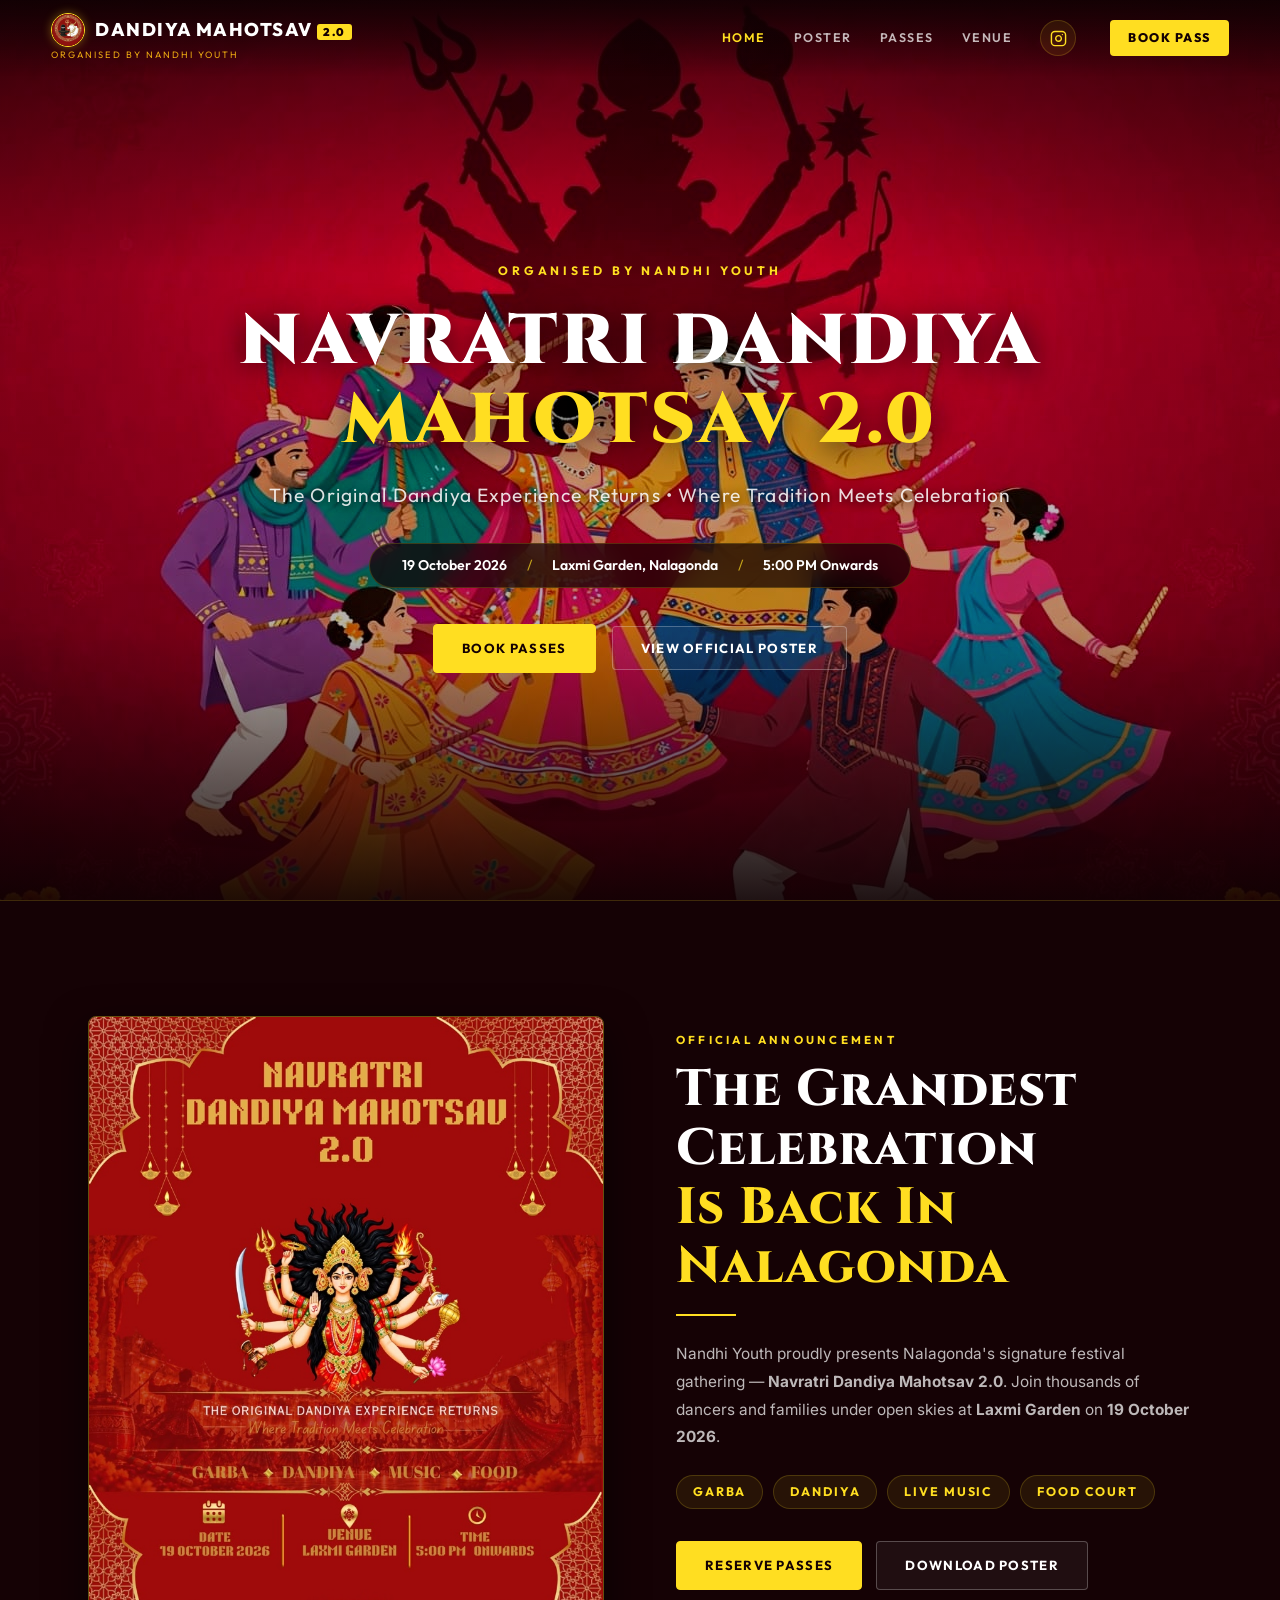
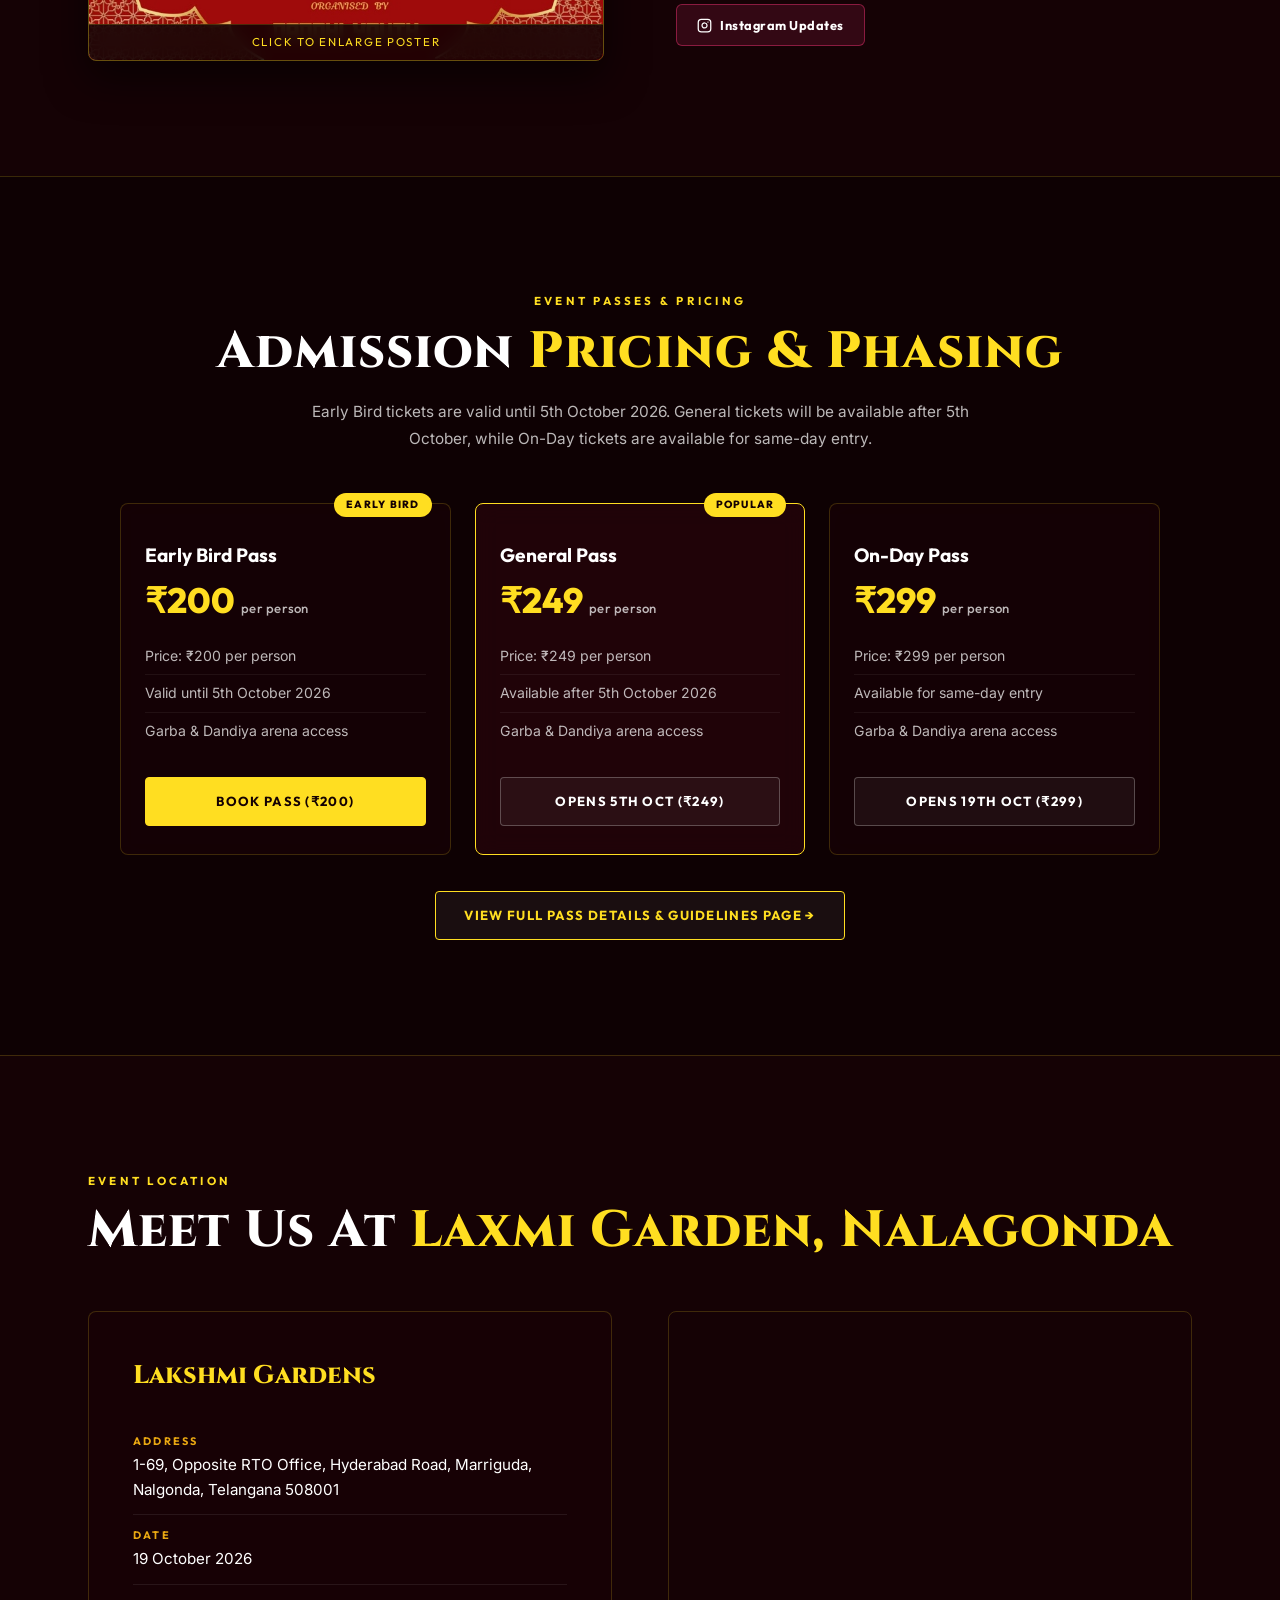
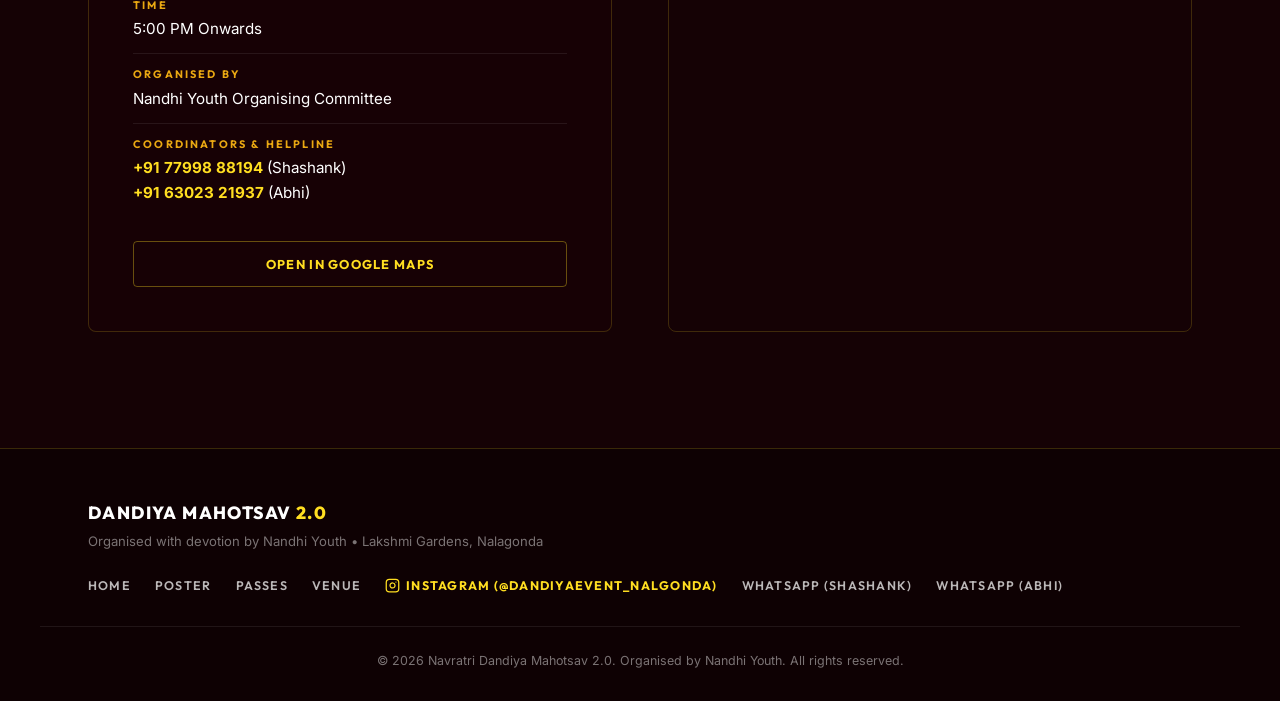
==== commit d04364fb: "erorr changes" ====
--- a/index.html
+++ b/index.html
@@ -170,13 +170,13 @@
         <div class="pass-card reveal">
           <div class="featured-badge">EARLY BIRD</div>
           <div class="pass-name">Early Bird Pass</div>
-          <div class="pass-price">₹199 <span>per person</span></div>
+          <div class="pass-price">₹200 <span>per person</span></div>
           <ul class="pass-features">
-            <li>Price: ₹199 per person</li>
+            <li>Price: ₹200 per person</li>
             <li>Valid until 5th October 2026</li>
             <li>Garba &amp; Dandiya arena access</li>
           </ul>
-          <a href="booking.html" class="btn-primary" style="width: 100%; text-align: center;">BOOK PASS (₹199)</a>
+          <a href="booking.html" class="btn-primary" style="width: 100%; text-align: center;">BOOK PASS (₹200)</a>
         </div>
 
         <!-- 2. General Pass -->
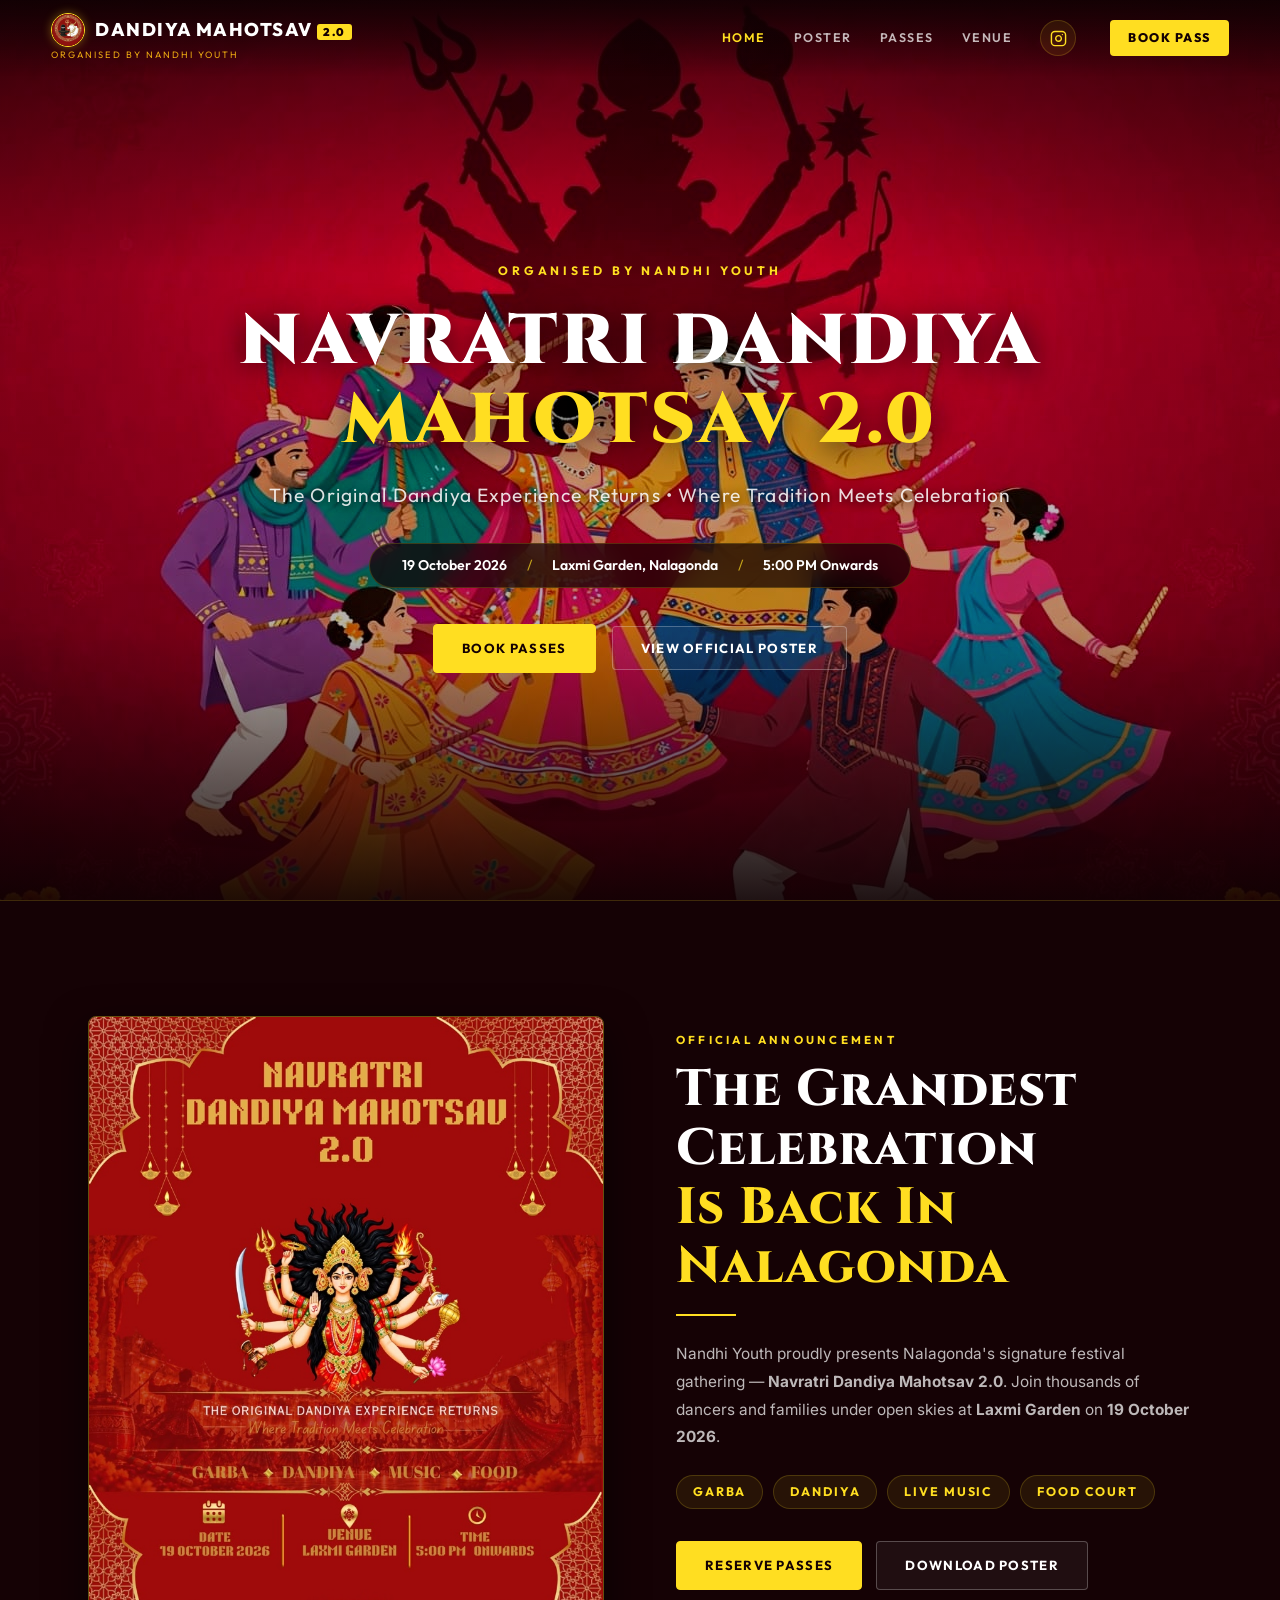
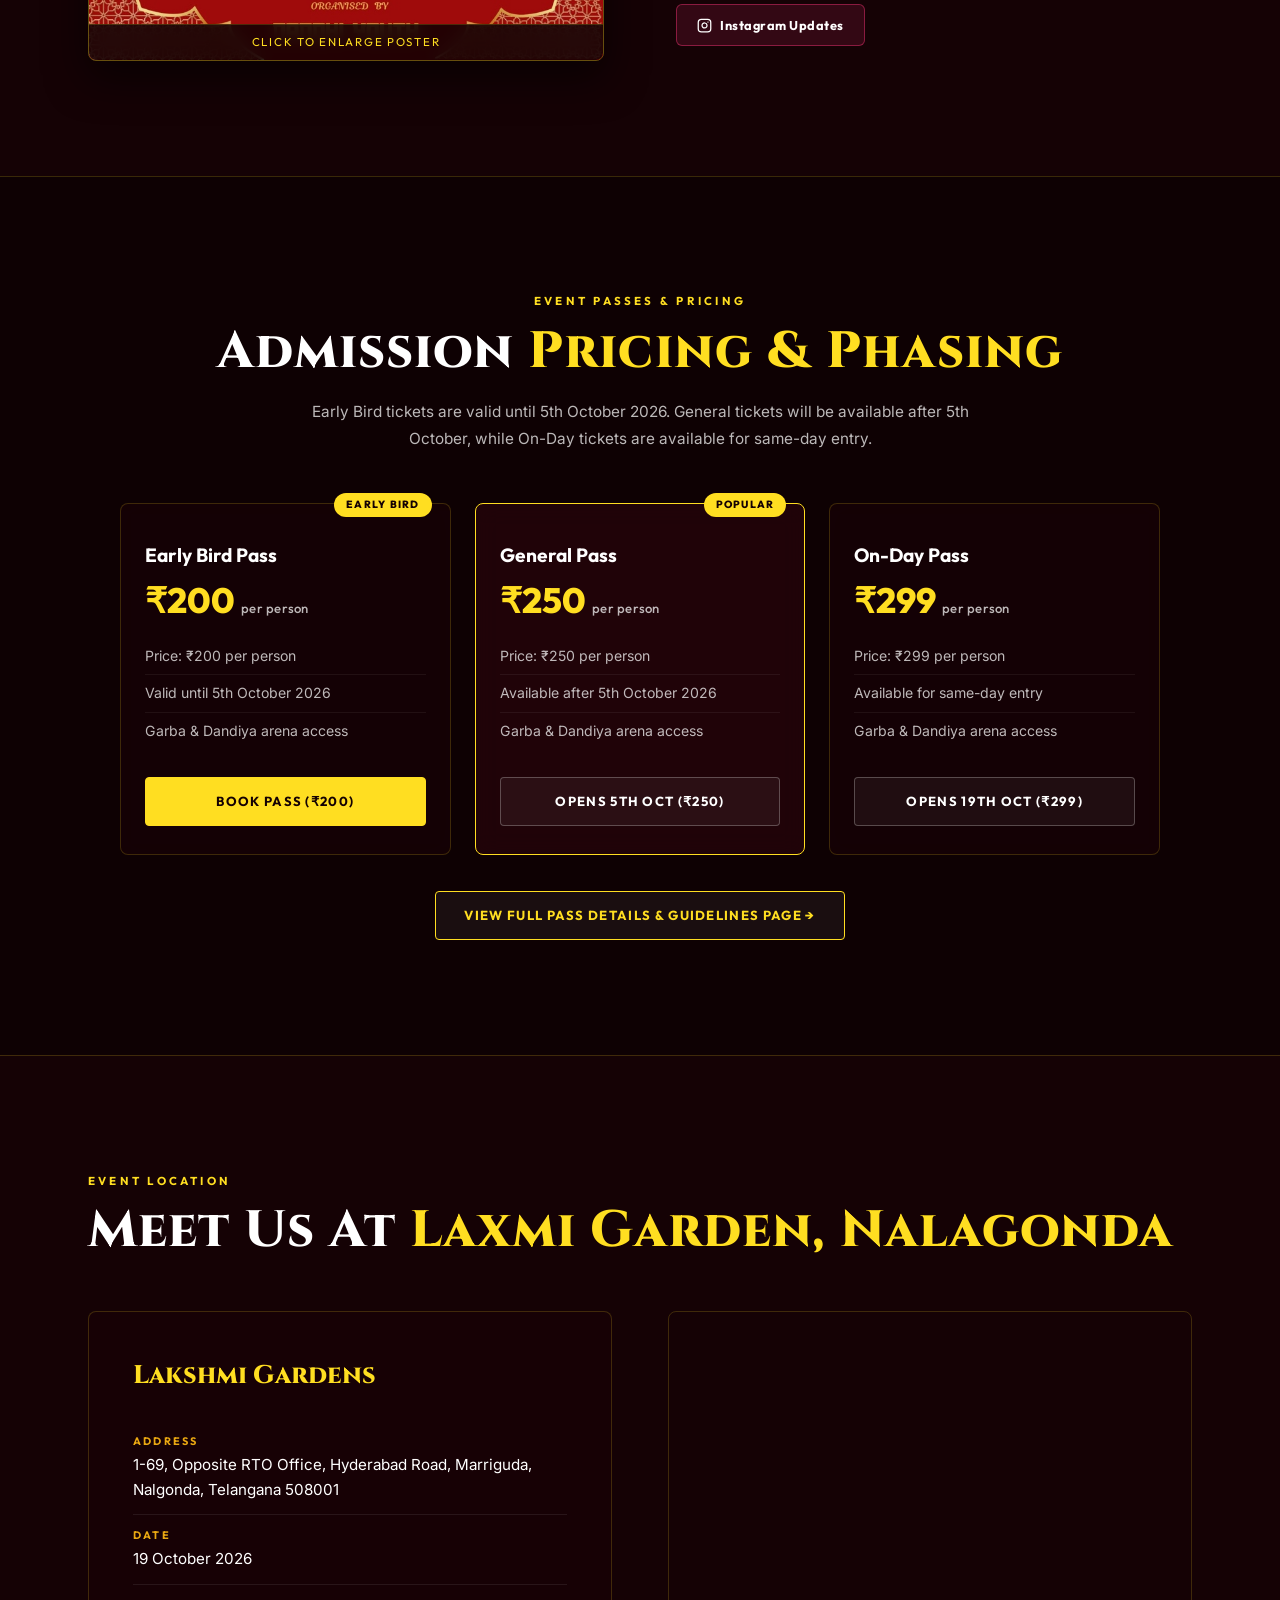
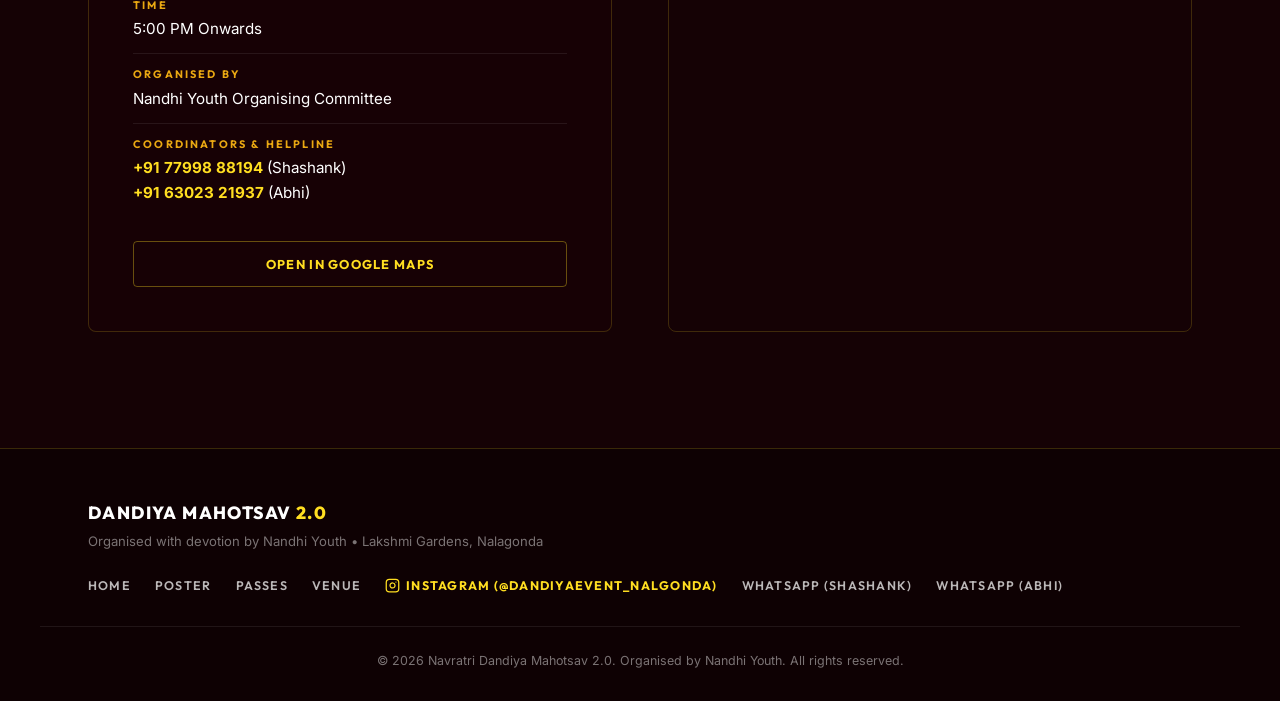
==== commit b6fd3785: "update" ====
--- a/index.html
+++ b/index.html
@@ -183,13 +183,13 @@
         <div class="pass-card pass-card--featured reveal">
           <div class="featured-badge">POPULAR</div>
           <div class="pass-name">General Pass</div>
-          <div class="pass-price">₹249 <span>per person</span></div>
+          <div class="pass-price">₹250 <span>per person</span></div>
           <ul class="pass-features">
-            <li>Price: ₹249 per person</li>
+            <li>Price: ₹250 per person</li>
             <li>Available after 5th October 2026</li>
             <li>Garba &amp; Dandiya arena access</li>
           </ul>
-          <a href="booking.html" class="btn-secondary" style="width: 100%; text-align: center;">OPENS 5TH OCT (₹249)</a>
+          <a href="booking.html" class="btn-secondary" style="width: 100%; text-align: center;">OPENS 5TH OCT (₹250)</a>
         </div>
 
         <!-- 3. On-Day Pass -->
